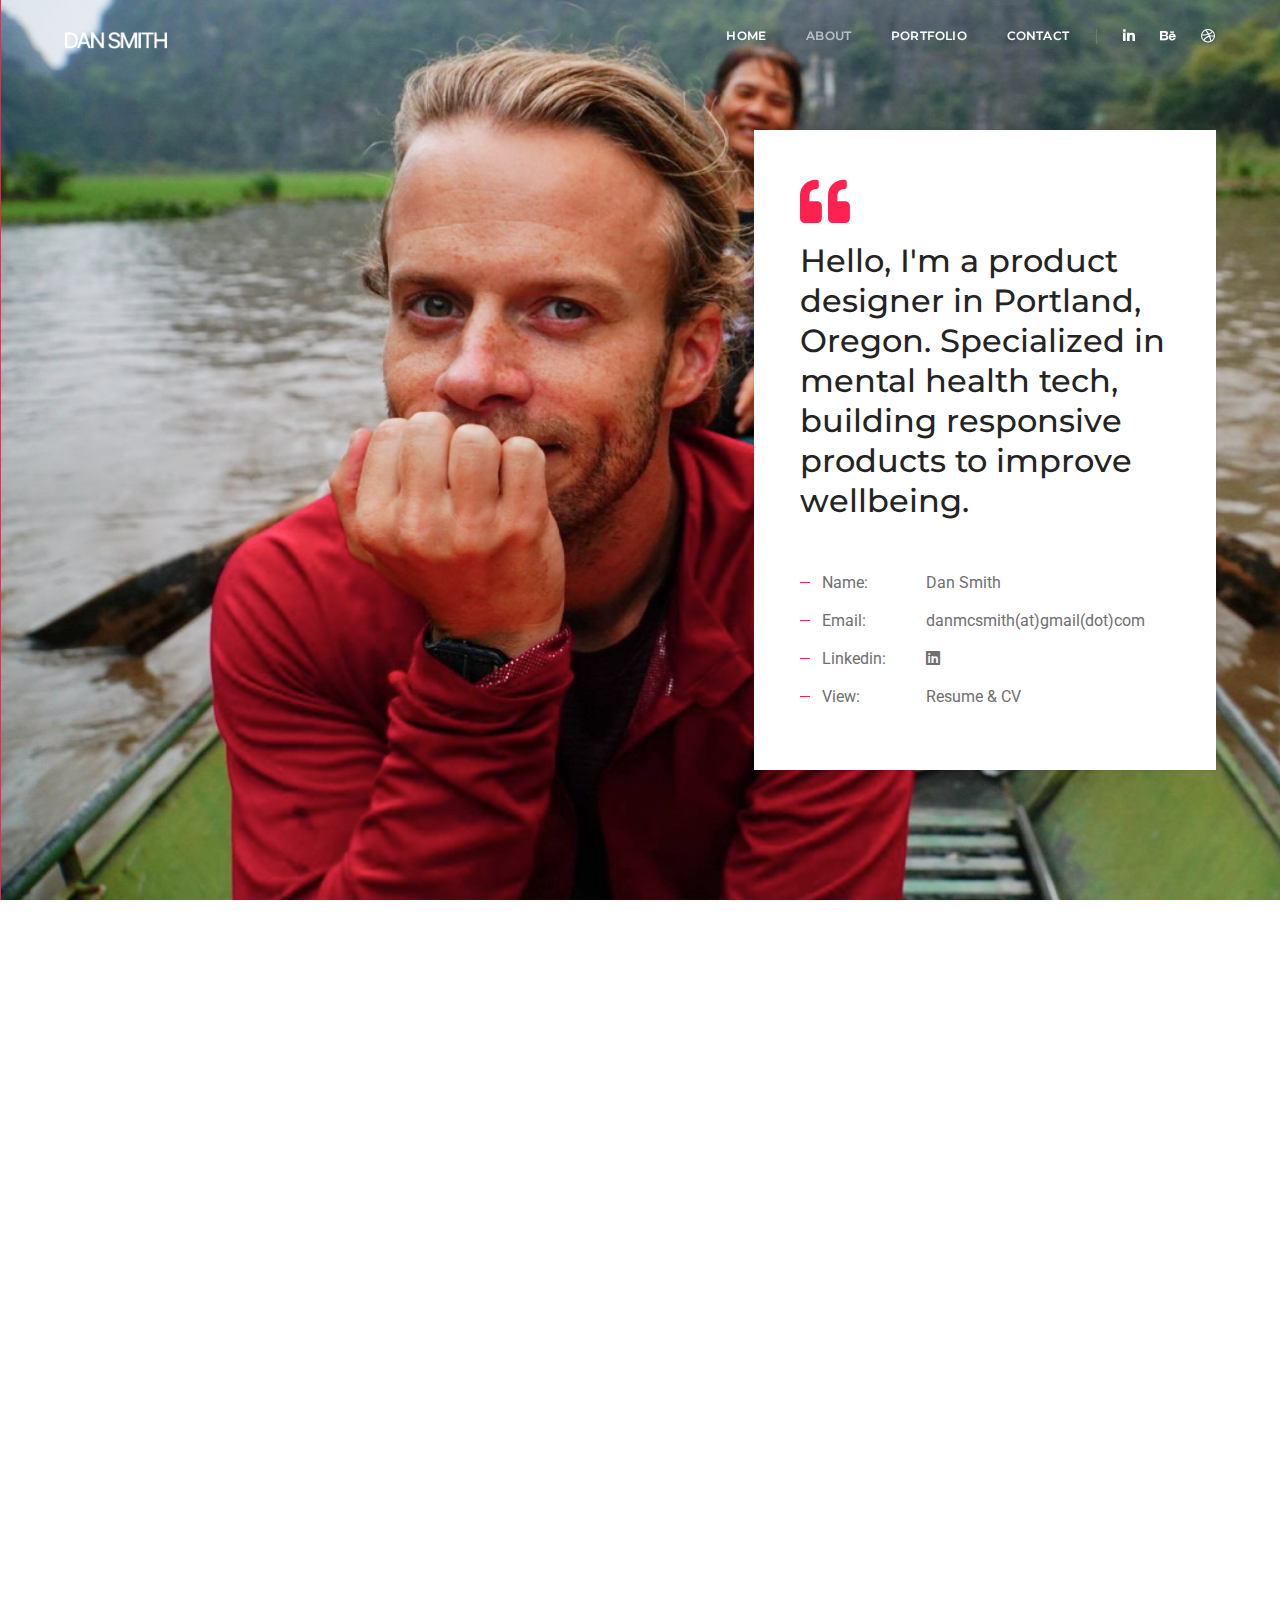
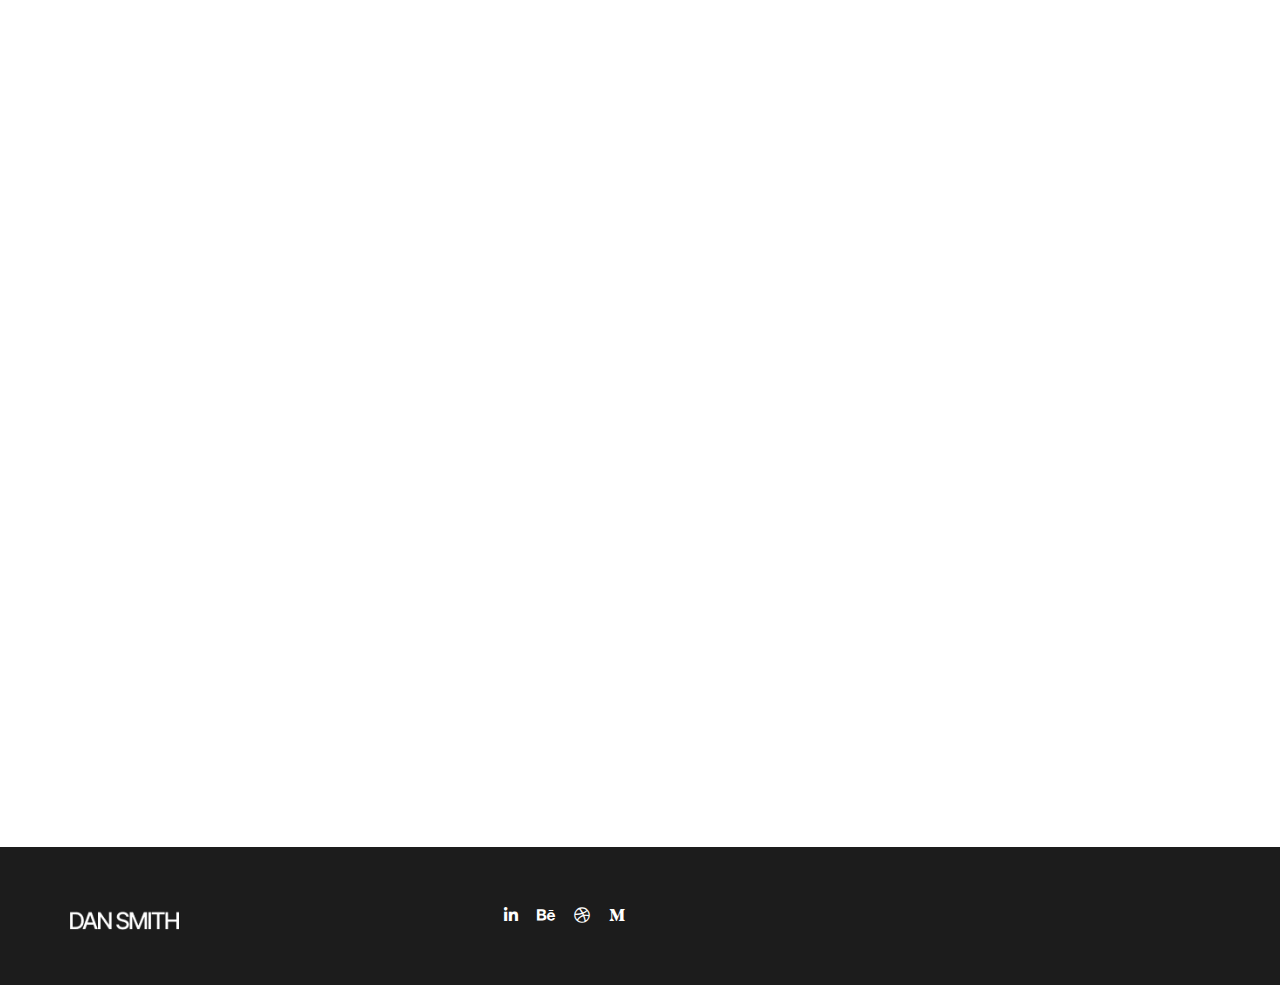
==== about.html @ 216837b4 "initial commit" ====
﻿<!doctype html>
<html class="no-js" lang="en">
    <head>
        <!-- title -->
        <title>Dan Smith - About Me</title>
        <meta charset="utf-8">
        <meta http-equiv="X-UA-Compatible" content="IE=edge" />
        <meta name="viewport" content="width=device-width,initial-scale=1.0,maximum-scale=1" />
        <meta name="author" content="Dan Smith">
        <!-- description -->
        <meta name="description" content="Dan Smith is a creative product designer and licensed therapist specializing in mental health tech.">
        <!-- keywords -->
        <meta name="keywords" content="product designer, mental health tech, mental health product design, licensed therapist, UX designer, UI designer, Web app designer, responsive designer">
        <!-- favicon -->
        <link rel="shortcut icon" href="images/favicon.png">
        <link rel="apple-touch-icon" href="images/apple-touch-icon-57x57.png">
        <link rel="apple-touch-icon" sizes="72x72" href="images/apple-touch-icon-72x72.png">
        <link rel="apple-touch-icon" sizes="114x114" href="images/apple-touch-icon-114x114.png">
        <!-- animation -->
        <link rel="stylesheet" href="css/animate.css" />
        <!-- bootstrap -->
        <link rel="stylesheet" href="css/bootstrap.min.css" />
        <!-- et line icon --> 
        <link rel="stylesheet" href="css/et-line-icons.css" />
        <!-- font-awesome icon -->
        <link rel="stylesheet" href="css/font-awesome.min.css" />
        <!-- themify icon -->
        <link rel="stylesheet" href="css/themify-icons.css">
        <!-- swiper carousel -->
        <link rel="stylesheet" href="css/swiper.min.css">
        <!-- justified gallery  -->
        <link rel="stylesheet" href="css/justified-gallery.min.css">
        <!-- magnific popup -->
        <link rel="stylesheet" href="css/magnific-popup.css" />
        <!-- revolution slider -->
        <link rel="stylesheet" type="text/css" href="revolution/css/settings.css" media="screen" />
        <link rel="stylesheet" type="text/css" href="revolution/css/layers.css">
        <link rel="stylesheet" type="text/css" href="revolution/css/navigation.css">
        <!-- bootsnav -->
        <link rel="stylesheet" href="css/bootsnav.css">
        <!-- style -->
        <link rel="stylesheet" href="css/style.css" />
        <!-- responsive css -->
        <link rel="stylesheet" href="css/responsive.css" />
        <!--[if IE]>
            <script src="js/html5shiv.js"></script>
        <![endif]-->
    </head>
    <body>   
        <!-- start header -->
        <header>
            <!-- start navigation -->
            <nav class="navbar navbar-default bootsnav navbar-top header-light background-transparent nav-box-width white-link navbar-expand-lg">
                <div class="container-fluid nav-header-container">
                    <!-- start logo -->
                    <div class="col-auto pl-0">
                        <a href="index.html" title="Pofo" class="logo"><img src="images/logo-white.png" data-rjs="images/logo-white@2x.png" class="logo-dark" alt="logo"><img src="images/logo-white.png" data-rjs="images/logo-white@2x.png" alt="logo" class="logo-light default"></a>
                    </div>
                    <!-- end logo -->
                    <div class="col accordion-menu pr-0 pr-md-3">
                        <button type="button" class="navbar-toggler collapsed" data-toggle="collapse" data-target="#navbar-collapse-toggle-1">
                            <span class="sr-only">toggle navigation</span>
                            <span class="icon-bar"></span>
                            <span class="icon-bar"></span>
                            <span class="icon-bar"></span>
                        </button>
                        <div class="navbar-collapse collapse justify-content-end" id="navbar-collapse-toggle-1">
                            <ul id="accordion" class="nav navbar-nav no-margin alt-font text-normal" data-in="fadeIn" data-out="fadeOut">
                                <!-- start menu item -->
                                <li class="dropdown megamenu-fw">
                                    <a href="index.html">Home</a><i class="fas fa-angle-down dropdown-toggle" data-toggle="dropdown" aria-hidden="true"></i>
                                </li>
                                <!-- end menu item -->
                                <li class="dropdown simple-dropdown"><a href="about.html">About</a><i class="fas fa-angle-down dropdown-toggle" data-toggle="dropdown" aria-hidden="true"></i>
                                </li>
                                <li class="dropdown megamenu-fw">
                                    <a href="portfolio.html">Portfolio</a><i class="fas fa-angle-down dropdown-toggle" data-toggle="dropdown" aria-hidden="true"></i>
                                </li>
                                <li class="dropdown simple-dropdown"><a href="contact.html" title="Blog">Contact</a><i class="fas fa-angle-down dropdown-toggle" data-toggle="dropdown" aria-hidden="true"></i>
                                </li>
                            </ul>
                        </div>
                    </div>
                        <div class="header-social-icon d-none d-md-inline-block">
                            <a href="https://www.linkedin.com/in/dansmithdesigns/" title="LinkedIn" target="_blank"><i class="fab fa-linkedin-in"></i></a>
                            <a href="https://www.behance.net/danmcsmith" title="Behance" target="_blank"><i class="fab fa-behance"></i></a>
                            <a href="https://dribbble.com/danmcsmith" title="Dribbble" target="_blank"><i class="fab fa-dribbble"></i></a>                          
                        </div>
                    </div>
                </div>
            </nav>
            <!-- end navigation --> 
        </header>
        <!-- end header -->
        <!-- start about section -->
        <section class="wow fadeIn parallax" data-stellar-background-ratio="0.5" style="background-image:url('images/profile.png');">
            <div class="container-fluid padding-five-lr">
                <div class="row justify-content-end">                  
                    <div class="col-12 col-lg-5">
                        <div class="padding-ten-all md-padding-70px-all sm-padding-25px-all bg-white box-shadow-light">
                            <i class="fas fa-quote-left text-deep-pink icon-large margin-15px-bottom"></i>
                            <h5 class="text-extra-dark-gray margin-50px-bottom md-margin-20px-bottom alt-font">Hello, I'm a product designer in Portland, Oregon. Specialized in mental health tech, building responsive products to improve wellbeing.</h5>
                            <ul class="text-medium list-style-3">
                                <li><span class="width-30 d-inline-block">Name:</span>Dan Smith</li>
                                <li><span class="width-30 d-inline-block">Email:</span><a href="mailto:danmcsmith@gmail.com">danmcsmith(at)gmail(dot)com</a></li>
                                <li><span class="width-30 d-inline-block">Linkedin:</span><a href="https://www.linkedin.com/in/dansmithdesigns/" title="Linkedin" target="_blank"><i class="fab fa-linkedin"></i></a></li>
                                <li><span class="width-30 d-inline-block">View:</span><a href="https://drive.google.com/file/d/1NFI7MlmldEBTRUoLb9FOwMV-rMU-1-UJ/view?usp=sharing" target="_blank">Resume</a> &amp; <a href="https://drive.google.com/file/d/1TjR60Gojg9sk5_q20xFO5N1yNVhpb09H/view?usp=sharing" target="_blank">CV</a></li>           
                            </ul>
                        </div>
                    </div>
                </div>
            </div>
        </section>
        <!-- end about section -->
        <!-- start information section -->
        <section class="wow fadeIn">
            <div class="container">
                <div class="row">
                    <div class="col-12 col-md-6 wow fadeIn">
                        <div class="position-relative icon-with-paragraph">
                            <span class="text-deep-pink position-absolute left-0 top-0 alt-font special-char-extra-large d-none d-lg-block">*</span> 
                            <h5 class="font-weight-300 text-extra-dark-gray width-90 padding-nineteen-left lg-padding-twenty-left lg-width-100 md-no-padding-left sm-margin-five-bottom">Human centered design for digital mental health.</h5>
                        </div>
                    </div>
                    <div class="col-12 col-xl-6 col-lg-5 offset-lg-1 offset-xl-0 col-md-6 wow fadeIn last-paragraph-no-margin" data-wow-delay="0.2s">
                        <p class="text-medium font-weight-300 width-70 line-height-26 lg-width-100">Idea driven, pixel perfect, team player. Looking to help build the next disruption in mental health tech.</p>
                        <a href="https://drive.google.com/file/d/17mQtF8cG5t_kGBDaXmaBccY6w6IzCsB2/view?usp=sharing" target="_blank" class="inner-link text-uppercase alt-font margin-15px-top d-inline-block font-weight-600 text-deep-pink text-extra-small">Check My Expertise <i class="fas fa-long-arrow-alt-right margin-5px-left text-medium position-relative top-2" aria-hidden="true"></i></a>
                    </div>
                </div>
            </div>
        </section>
        <!-- end information section -->
        <!-- start feature box section -->
        <section class="wow fadeIn p-0">
            <div class="container-fluid">
                <div class="row">
                    <!-- start feature box item -->
                    <div class="col-12 col-lg-4 banner-style2 md-margin-30px-bottom wow fadeInUp">
                        <figure> 
                            <div class="banner-image bg-black height-400px cover-background" style="background-image:url('images/exp1.png');"></div>
                            <figcaption class="padding-seven-all bg-white d-flex align-items-center last-paragraph-no-margin">
                                <div class="text-center text-md-left">
                                    <span class="text-medium-gray alt-font text-uppercase">2019-Present</span>
                                    <span class="text-large font-weight-600 text-extra-dark-gray alt-font text-uppercase padding-15px-bottom d-block">Product Design</span>
                                    <p>Freelancing, volunteering, mentoring in Product Design</p>
                                </div>
                            </figcaption>
                        </figure>
                    </div>  
                    <!-- end feature box -->
                    <!-- start feature box item -->
                    <div class="col-12 col-lg-4 banner-style2 md-margin-30px-bottom wow fadeInUp" data-wow-delay="0.2s">
                        <figure> 
                            <div class="banner-image bg-black height-400px cover-background" style="background-image:url('images/exp2.png');"></div>
                            <figcaption class="padding-seven-all bg-white d-flex align-items-center last-paragraph-no-margin">
                                <div class="text-center text-md-left">
                                    <span class="text-medium-gray alt-font text-uppercase">2019-Present</span>
                                    <span class="text-large font-weight-600 text-extra-dark-gray alt-font text-uppercase padding-15px-bottom d-block">Marketing and Web Management</span>
                                    <p>Managing local clinic's website and developing digital marketing campaigns.</p>
                                    <a href="www.progrehab.com" target="_blank" class="btn btn-dark-gray btn-small margin-30px-top sm-margin-15px-top">Visit Website</a>
                                </div>
                            </figcaption>
                        </figure>
                    </div>  
                    <!-- end feature box -->
                    <!-- start feature box item -->
                    <div class="col-12 col-lg-4 banner-style2 wow fadeInUp" data-wow-delay="0.4s">
                        <figure>
                            <div class="banner-image bg-black height-400px cover-background" style="background-image:url('images/exp3.png');"></div>
                            <figcaption class="padding-seven-all bg-white d-flex align-items-center last-paragraph-no-margin">
                                <div class="text-center text-md-left">
                                    <span class="text-medium-gray alt-font text-uppercase">2010-Present</span>
                                    <span class="text-large font-weight-600 text-extra-dark-gray alt-font text-uppercase padding-15px-bottom d-block">Clinical Therapist</span>
                                    <p>Over 10+ years experience as a mental health therapist. Currently providing therapy for Lyra Health part time</p>
                                    <a href="lyrahealth.com" target="_blank" class="btn btn-dark-gray btn-small margin-30px-top sm-margin-15px-top">Visit Website</a>
                                </div>
                            </figcaption>
                        </figure>
                    </div>  
                    <!-- end feature box -->
                </div>
            </div>
        </section>
        <!-- end feature box section -->
        <!-- start features box section -->
        <section class="wow fadeIn">
            <div class="container">
                <div class="row justify-content-center">
                    <div class="col-12 col-lg-8 col-md-10 text-center">
                        <i class="fas fa-quote-left icon-small text-deep-pink d-block margin-25px-bottom"></i>
                        <h5 class="alt-font text-extra-dark-gray font-weight-600 margin-5px-bottom">Dan is knowledgable and dedicated.</h5>
                        <h5 class="alt-font text-extra-dark-gray font-weight-300">He is always accessible and has answered my questions thoroughly and thoughtfully. With his help and expertise I have become more confident!</h5>
                        <span class="text-uppercase text-extra-small alt-font letter-spacing-3 text-medium-gray">Nevena, CareerFoundry Student</span>
                    </div>
                </div>
            </div>
        </section>
        <!-- end features box section -->
        <!-- start information section -->
        <section class="p-0 wow fadeIn bg-light-gray">
            <div class="container-fluid">
                <div class="row">
                    <div class="col-12 col-lg-6 cover-background md-height-450px wow fadeInLeft"  style="background-image:url('images/aboutpic.png');"></div>
                    <div class="col-12 col-lg-6 wow fadeInRight padding-five-tb padding-five-lr md-padding-nine-half-tb lg-no-padding-lr md-padding-15px-lr sm-padding-50px-tb">
                        <div class="row m-0">
                            <!-- start feature box item -->
                            <div class="col-12 col-md-6 margin-six-bottom sm-margin-30px-bottom sm-no-padding-lr last-paragraph-no-margin wow fadeIn">
                                <div class="row m-0">
                                    <div class="col-12 col-lg-3 text-center sm-no-padding-lr">
                                        <h3 class="text-light-gray font-weight-300 mb-0 letter-spacing-minus-2">01</h3>
                                    </div>
                                    <div class="col-12 col-lg-9 margin-5px-top text-center text-lg-left sm-no-padding-lr">
                                        <span class="alt-font text-extra-dark-gray font-weight-600 margin-one-bottom d-block">Product Design</span>
                                        <span class="alt-font text-extra-small text-uppercase margin-10px-bottom d-block">Cal Arts UX/UI Design Specialization 2020</span>
                                        <p class="width-90 lg-width-100">Completed CalArts UX/UI Design Specialization certificate course June 2020 </p>
                                    </div>
                                </div>
                            </div>
                            <!-- end feature box item -->
                            <!-- start feature box item -->
                            <div class="col-12 col-md-6 margin-six-bottom sm-margin-30px-bottom wow fadeIn last-paragraph-no-margin sm-no-padding-lr">
                                <div class="row m-0">
                                    <div class="col-12 col-lg-3 text-center sm-no-padding-lr">
                                        <h3 class="text-light-gray font-weight-300 mb-0 letter-spacing-minus-2">02</h3>
                                    </div>
                                    <div class="col-12 col-lg-9 margin-5px-top text-center text-lg-left sm-no-padding-lr">
                                        <span class="alt-font text-extra-dark-gray font-weight-600 margin-one-bottom d-block">Clinical Education</span>
                                        <span class="alt-font text-extra-small text-uppercase margin-10px-bottom d-block">Masters in Clinical Mental Health Counseling 2012</span>
                                        <p class="width-90 lg-width-100">M.S. from University of Wyoming 2012, B.S. in Psychology from Northern Arizona University 2009</p>
                                    </div>
                                </div>
                            </div>
                            <!-- end feature box item -->
                            <!-- start feature box item -->
                            <div class="col-12 col-md-6 sm-margin-30px-bottom wow fadeIn last-paragraph-no-margin sm-no-padding-lr">
                                <div class="row m-0">
                                    <div class="col-12 col-lg-3 text-center sm-no-padding-lr">
                                        <h3 class="text-light-gray font-weight-300 mb-0 letter-spacing-minus-2">03</h3>
                                    </div>
                                    <div class="col-12 col-lg-9 margin-5px-top text-center text-lg-left sm-no-padding-lr">
                                        <span class="alt-font text-extra-dark-gray font-weight-600 margin-one-bottom d-block">Business Education</span>
                                        <span class="alt-font text-extra-small text-uppercase margin-10px-bottom d-block">Bachelors in Business Management 2009</span>
                                        <p class="width-90 lg-width-100">B.S. in Business Administration Management from Northern Arizona University 2009</p>
                                    </div>
                                </div>
                            </div>
                            <!-- end feature box item -->
                            <!-- start feature box item -->
                            <div class="col-12 col-md-6 wow fadeIn last-paragraph-no-margin sm-no-padding-lr">
                                <div class="row m-0">
                                    <div class="col-12 col-lg-3 text-center sm-no-padding-lr">
                                        <h3 class="text-light-gray font-weight-300 mb-0 letter-spacing-minus-2">04</h3>
                                    </div>
                                    <div class="col-12 col-lg-9 margin-5px-top text-center text-lg-left sm-no-padding-lr">
                                        <span class="alt-font text-extra-dark-gray font-weight-600 margin-one-bottom d-block">Experience</span>
                                        <span class="alt-font text-extra-small text-uppercase margin-10px-bottom d-block">Internships, Careers, & Freelance</span>
                                        <p class="width-90 lg-width-100">Clinically diverse population, Evidence-Based Therapies, and Freelance Product Design and Web Management</p>
                                    </div>
                                </div>
                            </div>
                            <!-- end feature box item -->
                        </div>
                    </div> 
                </div>
            </div>
        </section>    
        <!-- end information section -->
        <!-- start feature box section -->
        <section class="wow fadeIn">
            <div class="container">                                
                <div class="row">
                    <!-- start service item -->
                    <div class="col-12 col-lg-4 col-md-6 text-center last-paragraph-no-margin margin-70px-bottom md-margin-40px-bottom sm-margin-30px-bottom wow fadeInUp" data-wow-delay="0.2s">                       
                        <i class="icon-phone icon-extra-medium text-deep-pink margin-20px-bottom"></i>
                        <div class="text-extra-dark-gray margin-10px-bottom md-margin-5px-bottom alt-font font-weight-600">Product Development</div>
                        <p class="width-80 sm-width-100 mx-auto">Responsive Design, Mobile-First Design, Human-Centered Design, Web App Design, Atomic Design</p>                      
                    </div>
                    <!-- end service item -->
                    <!-- start service item  -->
                    <div class="col-12 col-lg-4 col-md-6 text-center last-paragraph-no-margin margin-70px-bottom md-margin-40px-bottom sm-margin-30px-bottom wow fadeInUp">                       
                        <i class="icon-desktop icon-extra-medium text-deep-pink margin-20px-bottom"></i>
                        <div class="text-extra-dark-gray margin-10px-bottom md-margin-5px-bottom alt-font font-weight-600">Web Development</div>
                        <p class="width-80 sm-width-100 mx-auto">Web design, CSS/HTML, Bootstrap, WordPress, Wix/Squarespace, Weebly</p>                      
                    </div>
                    <!-- end service item -->
                    <!-- start service item -->
                    <div class="col-12 col-lg-4 col-md-6 text-center last-paragraph-no-margin md-margin-40px-bottom sm-margin-30px-bottom wow fadeInUp">                       
                            <i class="icon-target icon-extra-medium text-deep-pink margin-20px-bottom"></i>
                            <div class="text-extra-dark-gray margin-10px-bottom md-margin-5px-bottom alt-font font-weight-600">Marketing</div>
                        <p class="width-80 sm-width-100 mx-auto">Marketing campaigns, print design, digital design, SEO & analytics</p>                      
                    </div>
                    <!-- end service item -->
                    <!-- start service item -->
                    <div class="col-12 col-lg-4 col-md-6 text-center last-paragraph-no-margin margin-70px-bottom md-margin-40px-bottom sm-margin-30px-bottom wow fadeInUp" data-wow-delay="0.4s">                       
                        <i class="icon-pencil icon-extra-medium text-deep-pink margin-20px-bottom"></i>
                        <div class="text-extra-dark-gray margin-10px-bottom md-margin-5px-bottom alt-font font-weight-600">Content Development</div>
                        <p class="width-80 sm-width-100 mx-auto">Multi-platform social media marketing campaigns, writing, video, photo, strategy and execution</p>                      
                    </div>                                        
                    <!-- end service item -->
                    <!-- start service item -->
                    <div class="col-12 col-lg-4 col-md-6 text-center last-paragraph-no-margin sm-margin-30px-bottom wow fadeInUp" data-wow-delay="0.2s">                       
                        <i class="icon-happy icon-extra-medium text-deep-pink margin-20px-bottom"></i>
                        <div class="text-extra-dark-gray margin-10px-bottom md-margin-5px-bottom alt-font font-weight-600">Clinical Expertise</div>
                        <p class="width-80 sm-width-100 mx-auto">Evidence-Based Therapies (CBT, DBT, ACT, MBCTs), diverse populations, diverse clinical concerns, health psychology experience</p>                      
                    </div> 
                    <!-- end service item -->
                    <!-- start service item -->
                    <div class="col-12 col-lg-4 col-md-6 text-center last-paragraph-no-margin wow fadeInUp" data-wow-delay="0.6s">                       
                        <i class="icon-strategy icon-extra-medium text-deep-pink margin-20px-bottom"></i>
                        <div class="text-extra-dark-gray margin-10px-bottom md-margin-5px-bottom alt-font font-weight-600">Team Leadership</div>
                        <p class="width-85 sm-width-100 mx-auto">Development and iteration of clinical programs, running multi-disciplinary teams, lead therapist</p>                      
                    </div> 
                    <!-- end service item -->
                </div>
            </div>
        </section>
        <!-- end feature box section -->
        <!-- start social section -->
        <section class="big-section wow fadeIn parallax" data-stellar-background-ratio="0.4" style="background-image:url('images/socialbkg.png');">
            <div class="opacity-full bg-medium-gray"></div>
            <div class="container">
                <div class="row">
                    <div class="col-12 text-center">
                        <span class="text-medium font-weight-600 text-uppercase d-block alt-font text-extra-dark-gray margin-30px-bottom">On social networks</span>
                        <div class="social-icon-style-7">
                            <ul class="margin-30px-top large-icon">
                                <li><a class="behance" href="http://behance.net/danmcsmith" target="_blank"><i class="fab fa-behance"></i><span></span></a></li>
                                <li><a class="dribbble" href="http://dribbble.com/danmcsmith" target="_blank"><i class="fab fa-dribbble"></i><span></span></a></li>
                                <li><a class="linkedin" href="https://www.linkedin.com/in/dansmithdesigns/" target="_blank"><i class="fab fa-linkedin-in"></i><span></span></a></li>
                                <li><a class="linkedin" href="https://nomadicmethods.medium.com/" target="_blank"><i class="fab fa-medium-m"></i><span></span></a></li>

                            </ul>
                        </div>
                    </div>
                </div>
            </div>
        </section>         
        <!-- start social section -->
        <!-- start footer --> 
        <footer class="footer-strip-dark bg-extra-dark-gray padding-50px-tb sm-padding-30px-tb">
            <div class="container">
                <div class="row align-items-center">
                    <!-- start logo -->
                    <div class="col-md-3 text-center text-md-left sm-margin-20px-bottom">
                        <a href="index.html"><img class="footer-logo" src="images/logo-white.png" data-rjs="images/logo-white@2x.png" alt="Pofo"></a>
                    </div> 
                    <!-- end logo -->
                    <!-- start copyright 
                    <div class="col-md-6 text-center text-small alt-font sm-margin-10px-bottom">
                        &copy; 2019 POFO is Proudly Powered by <a href="http://www.themezaa.com" target="_blank" title="ThemeZaa">ThemeZaa</a>.
                    </div>
                    end copyright -->
                    <!-- start social media -->
                    <div class="col-md-3 text-center text-md-right">
                        <div class="social-icon-style-8 d-inline-block vertical-align-middle">
                            <ul class="small-icon mb-0">
                                <li><a class="linkedin text-white" href="https://www.linkedin.com/in/dansmithdesigns/" target="_blank"><i class="fab fa-linkedin-in"></i></a></li>
                                <li><a class="behance text-white" href="https://www.behance.net/danmcsmith" target="_blank"><i class="fab fa-behance"></i></a></li>
                                <li><a class="dribbble text-white" href="https://dribbble.com/danmcsmith" target="_blank"><i class="fab fa-dribbble" aria-hidden="true"></i></a></li>
                                <li><a class="linkedin text-white" href="https://nomadicmethods.medium.com/" target="_blank"><i class="fab fa-medium-m"></i><span></span></a></li>
                            </ul>
                        </div>
                    </div>
                    <!-- end social media -->
                </div>
            </div>
        </footer>
        <!-- end footer -->
        <!-- javascript libraries -->
        <script type="text/javascript" src="js/jquery.js"></script>
        <script type="text/javascript" src="js/modernizr.js"></script>
        <script type="text/javascript" src="js/bootstrap.bundle.js"></script>
        <script type="text/javascript" src="js/jquery.easing.1.3.js"></script>
        <script type="text/javascript" src="js/skrollr.min.js"></script>
        <script type="text/javascript" src="js/smooth-scroll.js"></script>
        <script type="text/javascript" src="js/jquery.appear.js"></script>
        <!-- menu navigation -->
        <script type="text/javascript" src="js/bootsnav.js"></script>
        <script type="text/javascript" src="js/jquery.nav.js"></script>
        <!-- animation -->
        <script type="text/javascript" src="js/wow.min.js"></script>
        <!-- page scroll -->
        <script type="text/javascript" src="js/page-scroll.js"></script>
        <!-- swiper carousel -->
        <script type="text/javascript" src="js/swiper.min.js"></script>
        <!-- counter -->
        <script type="text/javascript" src="js/jquery.count-to.js"></script>
        <!-- parallax -->
        <script type="text/javascript" src="js/jquery.stellar.js"></script>
        <!-- magnific popup -->
        <script type="text/javascript" src="js/jquery.magnific-popup.min.js"></script>
        <!-- portfolio with shorting tab -->
        <script type="text/javascript" src="js/isotope.pkgd.min.js"></script>
        <!-- images loaded -->
        <script type="text/javascript" src="js/imagesloaded.pkgd.min.js"></script>
        <!-- pull menu -->
        <script type="text/javascript" src="js/classie.js"></script>
        <script type="text/javascript" src="js/hamburger-menu.js"></script>
        <!-- counter  -->
        <script type="text/javascript" src="js/counter.js"></script>
        <!-- fit video  -->
        <script type="text/javascript" src="js/jquery.fitvids.js"></script>
        <!-- skill bars  -->
        <script type="text/javascript" src="js/skill.bars.jquery.js"></script> 
        <!-- justified gallery  -->
        <script type="text/javascript" src="js/justified-gallery.min.js"></script>
        <!--pie chart-->
        <script type="text/javascript" src="js/jquery.easypiechart.min.js"></script>
        <!-- retina -->
        <script type="text/javascript" src="js/retina.min.js"></script>
        <!-- revolution -->
        <script type="text/javascript" src="revolution/js/jquery.themepunch.tools.min.js"></script>
        <script type="text/javascript" src="revolution/js/jquery.themepunch.revolution.min.js"></script>
        <!-- revolution slider extensions (load below extensions JS files only on local file systems to make the slider work! The following part can be removed on server for on demand loading) -->
        <!--<script type="text/javascript" src="revolution/js/extensions/revolution.extension.actions.min.js"></script>
        <script type="text/javascript" src="revolution/js/extensions/revolution.extension.carousel.min.js"></script>
        <script type="text/javascript" src="revolution/js/extensions/revolution.extension.kenburn.min.js"></script>
        <script type="text/javascript" src="revolution/js/extensions/revolution.extension.layeranimation.min.js"></script>
        <script type="text/javascript" src="revolution/js/extensions/revolution.extension.migration.min.js"></script>
        <script type="text/javascript" src="revolution/js/extensions/revolution.extension.navigation.min.js"></script>
        <script type="text/javascript" src="revolution/js/extensions/revolution.extension.parallax.min.js"></script>
        <script type="text/javascript" src="revolution/js/extensions/revolution.extension.slideanims.min.js"></script>
        <script type="text/javascript" src="revolution/js/extensions/revolution.extension.video.min.js"></script>-->
        <!-- setting -->
        <script type="text/javascript" src="js/main.js"></script>
    </body>
</html>
---- css/et-line-icons.css ----
@font-face {
	font-family: 'et-line';
	src:url('../fonts/et-line.eot');
	src:url('../fonts/et-line.eot?#iefix') format('embedded-opentype'),
		url('../fonts/et-line.woff') format('woff'),
		url('../fonts/et-line.ttf') format('truetype'),
		url('../fonts/et-line.svg#et-line') format('svg');
	font-weight: normal;
	font-style: normal;
}

/* Use the following CSS code if you want to use data attributes for inserting your icons */
[data-icon]:before {
	font-family: 'et-line';
	content: attr(data-icon);
	speak: none;
	font-weight: normal;
	font-variant: normal;
	text-transform: none;
	line-height: 1;
	-webkit-font-smoothing: antialiased;
	-moz-osx-font-smoothing: grayscale;
	display:inline-block;
}

/* Use the following CSS code if you want to have a class per icon */
/*
Instead of a list of all class selectors,
you can use the generic selector below, but it's slower:
[class*="icon-"] {
*/
.icon-mobile, .icon-laptop, .icon-desktop, .icon-tablet, .icon-phone, .icon-document, .icon-documents, .icon-search, .icon-clipboard, .icon-newspaper, .icon-notebook, .icon-book-open, .icon-browser, .icon-calendar, .icon-presentation, .icon-picture, .icon-pictures, .icon-video, .icon-camera, .icon-printer, .icon-toolbox, .icon-briefcase, .icon-wallet, .icon-gift, .icon-bargraph, .icon-grid, .icon-expand, .icon-focus, .icon-edit, .icon-adjustments, .icon-ribbon, .icon-hourglass, .icon-lock, .icon-megaphone, .icon-shield, .icon-trophy, .icon-flag, .icon-map, .icon-puzzle, .icon-basket, .icon-envelope, .icon-streetsign, .icon-telescope, .icon-gears, .icon-key, .icon-paperclip, .icon-attachment, .icon-pricetags, .icon-lightbulb, .icon-layers, .icon-pencil, .icon-tools, .icon-tools-2, .icon-scissors, .icon-paintbrush, .icon-magnifying-glass, .icon-circle-compass, .icon-linegraph, .icon-mic, .icon-strategy, .icon-beaker, .icon-caution, .icon-recycle, .icon-anchor, .icon-profile-male, .icon-profile-female, .icon-bike, .icon-wine, .icon-hotairballoon, .icon-globe, .icon-genius, .icon-map-pin, .icon-dial, .icon-chat, .icon-heart, .icon-cloud, .icon-upload, .icon-download, .icon-target, .icon-hazardous, .icon-piechart, .icon-speedometer, .icon-global, .icon-compass, .icon-lifesaver, .icon-clock, .icon-aperture, .icon-quote, .icon-scope, .icon-alarmclock, .icon-refresh, .icon-happy, .icon-sad, .icon-facebook, .icon-twitter, .icon-googleplus, .icon-rss, .icon-tumblr, .icon-linkedin, .icon-dribbble {
	font-family: 'et-line';
	speak: none;
	font-style: normal;
	font-weight: normal;
	font-variant: normal;
	text-transform: none;
	line-height: 1.1;
	-webkit-font-smoothing: antialiased;
	-moz-osx-font-smoothing: grayscale;
	display:inline-block;
}
.icon-mobile:before {
	content: "\e000";
}
.icon-laptop:before {
	content: "\e001";
}
.icon-desktop:before {
	content: "\e002";
}
.icon-tablet:before {
	content: "\e003";
}
.icon-phone:before {
	content: "\e004";
}
.icon-document:before {
	content: "\e005";
}
.icon-documents:before {
	content: "\e006";
}
.icon-search:before {
	content: "\e007";
}
.icon-clipboard:before {
	content: "\e008";
}
.icon-newspaper:before {
	content: "\e009";
}
.icon-notebook:before {
	content: "\e00a";
}
.icon-book-open:before {
	content: "\e00b";
}
.icon-browser:before {
	content: "\e00c";
}
.icon-calendar:before {
	content: "\e00d";
}
.icon-presentation:before {
	content: "\e00e";
}
.icon-picture:before {
	content: "\e00f";
}
.icon-pictures:before {
	content: "\e010";
}
.icon-video:before {
	content: "\e011";
}
.icon-camera:before {
	content: "\e012";
}
.icon-printer:before {
	content: "\e013";
}
.icon-toolbox:before {
	content: "\e014";
}
.icon-briefcase:before {
	content: "\e015";
}
.icon-wallet:before {
	content: "\e016";
}
.icon-gift:before {
	content: "\e017";
}
.icon-bargraph:before {
	content: "\e018";
}
.icon-grid:before {
	content: "\e019";
}
.icon-expand:before {
	content: "\e01a";
}
.icon-focus:before {
	content: "\e01b";
}
.icon-edit:before {
	content: "\e01c";
}
.icon-adjustments:before {
	content: "\e01d";
}
.icon-ribbon:before {
	content: "\e01e";
}
.icon-hourglass:before {
	content: "\e01f";
}
.icon-lock:before {
	content: "\e020";
}
.icon-megaphone:before {
	content: "\e021";
}
.icon-shield:before {
	content: "\e022";
}
.icon-trophy:before {
	content: "\e023";
}
.icon-flag:before {
	content: "\e024";
}
.icon-map:before {
	content: "\e025";
}
.icon-puzzle:before {
	content: "\e026";
}
.icon-basket:before {
	content: "\e027";
}
.icon-envelope:before {
	content: "\e028";
}
.icon-streetsign:before {
	content: "\e029";
}
.icon-telescope:before {
	content: "\e02a";
}
.icon-gears:before {
	content: "\e02b";
}
.icon-key:before {
	content: "\e02c";
}
.icon-paperclip:before {
	content: "\e02d";
}
.icon-attachment:before {
	content: "\e02e";
}
.icon-pricetags:before {
	content: "\e02f";
}
.icon-lightbulb:before {
	content: "\e030";
}
.icon-layers:before {
	content: "\e031";
}
.icon-pencil:before {
	content: "\e032";
}
.icon-tools:before {
	content: "\e033";
}
.icon-tools-2:before {
	content: "\e034";
}
.icon-scissors:before {
	content: "\e035";
}
.icon-paintbrush:before {
	content: "\e036";
}
.icon-magnifying-glass:before {
	content: "\e037";
}
.icon-circle-compass:before {
	content: "\e038";
}
.icon-linegraph:before {
	content: "\e039";
}
.icon-mic:before {
	content: "\e03a";
}
.icon-strategy:before {
	content: "\e03b";
}
.icon-beaker:before {
	content: "\e03c";
}
.icon-caution:before {
	content: "\e03d";
}
.icon-recycle:before {
	content: "\e03e";
}
.icon-anchor:before {
	content: "\e03f";
}
.icon-profile-male:before {
	content: "\e040";
}
.icon-profile-female:before {
	content: "\e041";
}
.icon-bike:before {
	content: "\e042";
}
.icon-wine:before {
	content: "\e043";
}
.icon-hotairballoon:before {
	content: "\e044";
}
.icon-globe:before {
	content: "\e045";
}
.icon-genius:before {
	content: "\e046";
}
.icon-map-pin:before {
	content: "\e047";
}
.icon-dial:before {
	content: "\e048";
}
.icon-chat:before {
	content: "\e049";
}
.icon-heart:before {
	content: "\e04a";
}
.icon-cloud:before {
	content: "\e04b";
}
.icon-upload:before {
	content: "\e04c";
}
.icon-download:before {
	content: "\e04d";
}
.icon-target:before {
	content: "\e04e";
}
.icon-hazardous:before {
	content: "\e04f";
}
.icon-piechart:before {
	content: "\e050";
}
.icon-speedometer:before {
	content: "\e051";
}
.icon-global:before {
	content: "\e052";
}
.icon-compass:before {
	content: "\e053";
}
.icon-lifesaver:before {
	content: "\e054";
}
.icon-clock:before {
	content: "\e055";
}
.icon-aperture:before {
	content: "\e056";
}
.icon-quote:before {
	content: "\e057";
}
.icon-scope:before {
	content: "\e058";
}
.icon-alarmclock:before {
	content: "\e059";
}
.icon-refresh:before {
	content: "\e05a";
}
.icon-happy:before {
	content: "\e05b";
}
.icon-sad:before {
	content: "\e05c";
}
.icon-facebook:before {
	content: "\e05d";
}
.icon-twitter:before {
	content: "\e05e";
}
.icon-googleplus:before {
	content: "\e05f";
}
.icon-rss:before {
	content: "\e060";
}
.icon-tumblr:before {
	content: "\e061";
}
.icon-linkedin:before {
	content: "\e062";
}
.icon-dribbble:before {
	content: "\e063";
}
---- css/themify-icons.css ----
@font-face {
	font-family: 'themify';
	src:url('../fonts/themify.eot?-fvbane');
	src:url('../fonts/themify.eot?#iefix-fvbane') format('embedded-opentype'),
		url('../fonts/themify.woff?-fvbane') format('woff'),
		url('../fonts/themify.ttf?-fvbane') format('truetype'),
		url('../fonts/themify.svg?-fvbane#themify') format('svg');
	font-weight: normal;
	font-style: normal;
}

[class^="ti-"], [class*=" ti-"] {
	font-family: 'themify';
	speak: none;
	font-style: normal;
	font-weight: normal;
	font-variant: normal;
	text-transform: none;
	line-height: 1;

	/* Better Font Rendering =========== */
	-webkit-font-smoothing: antialiased;
	-moz-osx-font-smoothing: grayscale;
}

.ti-wand:before {
	content: "\e600";
}
.ti-volume:before {
	content: "\e601";
}
.ti-user:before {
	content: "\e602";
}
.ti-unlock:before {
	content: "\e603";
}
.ti-unlink:before {
	content: "\e604";
}
.ti-trash:before {
	content: "\e605";
}
.ti-thought:before {
	content: "\e606";
}
.ti-target:before {
	content: "\e607";
}
.ti-tag:before {
	content: "\e608";
}
.ti-tablet:before {
	content: "\e609";
}
.ti-star:before {
	content: "\e60a";
}
.ti-spray:before {
	content: "\e60b";
}
.ti-signal:before {
	content: "\e60c";
}
.ti-shopping-cart:before {
	content: "\e60d";
}
.ti-shopping-cart-full:before {
	content: "\e60e";
}
.ti-settings:before {
	content: "\e60f";
}
.ti-search:before {
	content: "\e610";
}
.ti-zoom-in:before {
	content: "\e611";
}
.ti-zoom-out:before {
	content: "\e612";
}
.ti-cut:before {
	content: "\e613";
}
.ti-ruler:before {
	content: "\e614";
}
.ti-ruler-pencil:before {
	content: "\e615";
}
.ti-ruler-alt:before {
	content: "\e616";
}
.ti-bookmark:before {
	content: "\e617";
}
.ti-bookmark-alt:before {
	content: "\e618";
}
.ti-reload:before {
	content: "\e619";
}
.ti-plus:before {
	content: "\e61a";
}
.ti-pin:before {
	content: "\e61b";
}
.ti-pencil:before {
	content: "\e61c";
}
.ti-pencil-alt:before {
	content: "\e61d";
}
.ti-paint-roller:before {
	content: "\e61e";
}
.ti-paint-bucket:before {
	content: "\e61f";
}
.ti-na:before {
	content: "\e620";
}
.ti-mobile:before {
	content: "\e621";
}
.ti-minus:before {
	content: "\e622";
}
.ti-medall:before {
	content: "\e623";
}
.ti-medall-alt:before {
	content: "\e624";
}
.ti-marker:before {
	content: "\e625";
}
.ti-marker-alt:before {
	content: "\e626";
}
.ti-arrow-up:before {
	content: "\e627";
}
.ti-arrow-right:before {
	content: "\e628";
}
.ti-arrow-left:before {
	content: "\e629";
}
.ti-arrow-down:before {
	content: "\e62a";
}
.ti-lock:before {
	content: "\e62b";
}
.ti-location-arrow:before {
	content: "\e62c";
}
.ti-link:before {
	content: "\e62d";
}
.ti-layout:before {
	content: "\e62e";
}
.ti-layers:before {
	content: "\e62f";
}
.ti-layers-alt:before {
	content: "\e630";
}
.ti-key:before {
	content: "\e631";
}
.ti-import:before {
	content: "\e632";
}
.ti-image:before {
	content: "\e633";
}
.ti-heart:before {
	content: "\e634";
}
.ti-heart-broken:before {
	content: "\e635";
}
.ti-hand-stop:before {
	content: "\e636";
}
.ti-hand-open:before {
	content: "\e637";
}
.ti-hand-drag:before {
	content: "\e638";
}
.ti-folder:before {
	content: "\e639";
}
.ti-flag:before {
	content: "\e63a";
}
.ti-flag-alt:before {
	content: "\e63b";
}
.ti-flag-alt-2:before {
	content: "\e63c";
}
.ti-eye:before {
	content: "\e63d";
}
.ti-export:before {
	content: "\e63e";
}
.ti-exchange-vertical:before {
	content: "\e63f";
}
.ti-desktop:before {
	content: "\e640";
}
.ti-cup:before {
	content: "\e641";
}
.ti-crown:before {
	content: "\e642";
}
.ti-comments:before {
	content: "\e643";
}
.ti-comment:before {
	content: "\e644";
}
.ti-comment-alt:before {
	content: "\e645";
}
.ti-close:before {
	content: "\e646";
}
.ti-clip:before {
	content: "\e647";
}
.ti-angle-up:before {
	content: "\e648";
}
.ti-angle-right:before {
	content: "\e649";
}
.ti-angle-left:before {
	content: "\e64a";
}
.ti-angle-down:before {
	content: "\e64b";
}
.ti-check:before {
	content: "\e64c";
}
.ti-check-box:before {
	content: "\e64d";
}
.ti-camera:before {
	content: "\e64e";
}
.ti-announcement:before {
	content: "\e64f";
}
.ti-brush:before {
	content: "\e650";
}
.ti-briefcase:before {
	content: "\e651";
}
.ti-bolt:before {
	content: "\e652";
}
.ti-bolt-alt:before {
	content: "\e653";
}
.ti-blackboard:before {
	content: "\e654";
}
.ti-bag:before {
	content: "\e655";
}
.ti-move:before {
	content: "\e656";
}
.ti-arrows-vertical:before {
	content: "\e657";
}
.ti-arrows-horizontal:before {
	content: "\e658";
}
.ti-fullscreen:before {
	content: "\e659";
}
.ti-arrow-top-right:before {
	content: "\e65a";
}
.ti-arrow-top-left:before {
	content: "\e65b";
}
.ti-arrow-circle-up:before {
	content: "\e65c";
}
.ti-arrow-circle-right:before {
	content: "\e65d";
}
.ti-arrow-circle-left:before {
	content: "\e65e";
}
.ti-arrow-circle-down:before {
	content: "\e65f";
}
.ti-angle-double-up:before {
	content: "\e660";
}
.ti-angle-double-right:before {
	content: "\e661";
}
.ti-angle-double-left:before {
	content: "\e662";
}
.ti-angle-double-down:before {
	content: "\e663";
}
.ti-zip:before {
	content: "\e664";
}
.ti-world:before {
	content: "\e665";
}
.ti-wheelchair:before {
	content: "\e666";
}
.ti-view-list:before {
	content: "\e667";
}
.ti-view-list-alt:before {
	content: "\e668";
}
.ti-view-grid:before {
	content: "\e669";
}
.ti-uppercase:before {
	content: "\e66a";
}
.ti-upload:before {
	content: "\e66b";
}
.ti-underline:before {
	content: "\e66c";
}
.ti-truck:before {
	content: "\e66d";
}
.ti-timer:before {
	content: "\e66e";
}
.ti-ticket:before {
	content: "\e66f";
}
.ti-thumb-up:before {
	content: "\e670";
}
.ti-thumb-down:before {
	content: "\e671";
}
.ti-text:before {
	content: "\e672";
}
.ti-stats-up:before {
	content: "\e673";
}
.ti-stats-down:before {
	content: "\e674";
}
.ti-split-v:before {
	content: "\e675";
}
.ti-split-h:before {
	content: "\e676";
}
.ti-smallcap:before {
	content: "\e677";
}
.ti-shine:before {
	content: "\e678";
}
.ti-shift-right:before {
	content: "\e679";
}
.ti-shift-left:before {
	content: "\e67a";
}
.ti-shield:before {
	content: "\e67b";
}
.ti-notepad:before {
	content: "\e67c";
}
.ti-server:before {
	content: "\e67d";
}
.ti-quote-right:before {
	content: "\e67e";
}
.ti-quote-left:before {
	content: "\e67f";
}
.ti-pulse:before {
	content: "\e680";
}
.ti-printer:before {
	content: "\e681";
}
.ti-power-off:before {
	content: "\e682";
}
.ti-plug:before {
	content: "\e683";
}
.ti-pie-chart:before {
	content: "\e684";
}
.ti-paragraph:before {
	content: "\e685";
}
.ti-panel:before {
	content: "\e686";
}
.ti-package:before {
	content: "\e687";
}
.ti-music:before {
	content: "\e688";
}
.ti-music-alt:before {
	content: "\e689";
}
.ti-mouse:before {
	content: "\e68a";
}
.ti-mouse-alt:before {
	content: "\e68b";
}
.ti-money:before {
	content: "\e68c";
}
.ti-microphone:before {
	content: "\e68d";
}
.ti-menu:before {
	content: "\e68e";
}
.ti-menu-alt:before {
	content: "\e68f";
}
.ti-map:before {
	content: "\e690";
}
.ti-map-alt:before {
	content: "\e691";
}
.ti-loop:before {
	content: "\e692";
}
.ti-location-pin:before {
	content: "\e693";
}
.ti-list:before {
	content: "\e694";
}
.ti-light-bulb:before {
	content: "\e695";
}
.ti-Italic:before {
	content: "\e696";
}
.ti-info:before {
	content: "\e697";
}
.ti-infinite:before {
	content: "\e698";
}
.ti-id-badge:before {
	content: "\e699";
}
.ti-hummer:before {
	content: "\e69a";
}
.ti-home:before {
	content: "\e69b";
}
.ti-help:before {
	content: "\e69c";
}
.ti-headphone:before {
	content: "\e69d";
}
.ti-harddrives:before {
	content: "\e69e";
}
.ti-harddrive:before {
	content: "\e69f";
}
.ti-gift:before {
	content: "\e6a0";
}
.ti-game:before {
	content: "\e6a1";
}
.ti-filter:before {
	content: "\e6a2";
}
.ti-files:before {
	content: "\e6a3";
}
.ti-file:before {
	content: "\e6a4";
}
.ti-eraser:before {
	content: "\e6a5";
}
.ti-envelope:before {
	content: "\e6a6";
}
.ti-download:before {
	content: "\e6a7";
}
.ti-direction:before {
	content: "\e6a8";
}
.ti-direction-alt:before {
	content: "\e6a9";
}
.ti-dashboard:before {
	content: "\e6aa";
}
.ti-control-stop:before {
	content: "\e6ab";
}
.ti-control-shuffle:before {
	content: "\e6ac";
}
.ti-control-play:before {
	content: "\e6ad";
}
.ti-control-pause:before {
	content: "\e6ae";
}
.ti-control-forward:before {
	content: "\e6af";
}
.ti-control-backward:before {
	content: "\e6b0";
}
.ti-cloud:before {
	content: "\e6b1";
}
.ti-cloud-up:before {
	content: "\e6b2";
}
.ti-cloud-down:before {
	content: "\e6b3";
}
.ti-clipboard:before {
	content: "\e6b4";
}
.ti-car:before {
	content: "\e6b5";
}
.ti-calendar:before {
	content: "\e6b6";
}
.ti-book:before {
	content: "\e6b7";
}
.ti-bell:before {
	content: "\e6b8";
}
.ti-basketball:before {
	content: "\e6b9";
}
.ti-bar-chart:before {
	content: "\e6ba";
}
.ti-bar-chart-alt:before {
	content: "\e6bb";
}
.ti-back-right:before {
	content: "\e6bc";
}
.ti-back-left:before {
	content: "\e6bd";
}
.ti-arrows-corner:before {
	content: "\e6be";
}
.ti-archive:before {
	content: "\e6bf";
}
.ti-anchor:before {
	content: "\e6c0";
}
.ti-align-right:before {
	content: "\e6c1";
}
.ti-align-left:before {
	content: "\e6c2";
}
.ti-align-justify:before {
	content: "\e6c3";
}
.ti-align-center:before {
	content: "\e6c4";
}
.ti-alert:before {
	content: "\e6c5";
}
.ti-alarm-clock:before {
	content: "\e6c6";
}
.ti-agenda:before {
	content: "\e6c7";
}
.ti-write:before {
	content: "\e6c8";
}
.ti-window:before {
	content: "\e6c9";
}
.ti-widgetized:before {
	content: "\e6ca";
}
.ti-widget:before {
	content: "\e6cb";
}
.ti-widget-alt:before {
	content: "\e6cc";
}
.ti-wallet:before {
	content: "\e6cd";
}
.ti-video-clapper:before {
	content: "\e6ce";
}
.ti-video-camera:before {
	content: "\e6cf";
}
.ti-vector:before {
	content: "\e6d0";
}
.ti-themify-logo:before {
	content: "\e6d1";
}
.ti-themify-favicon:before {
	content: "\e6d2";
}
.ti-themify-favicon-alt:before {
	content: "\e6d3";
}
.ti-support:before {
	content: "\e6d4";
}
.ti-stamp:before {
	content: "\e6d5";
}
.ti-split-v-alt:before {
	content: "\e6d6";
}
.ti-slice:before {
	content: "\e6d7";
}
.ti-shortcode:before {
	content: "\e6d8";
}
.ti-shift-right-alt:before {
	content: "\e6d9";
}
.ti-shift-left-alt:before {
	content: "\e6da";
}
.ti-ruler-alt-2:before {
	content: "\e6db";
}
.ti-receipt:before {
	content: "\e6dc";
}
.ti-pin2:before {
	content: "\e6dd";
}
.ti-pin-alt:before {
	content: "\e6de";
}
.ti-pencil-alt2:before {
	content: "\e6df";
}
.ti-palette:before {
	content: "\e6e0";
}
.ti-more:before {
	content: "\e6e1";
}
.ti-more-alt:before {
	content: "\e6e2";
}
.ti-microphone-alt:before {
	content: "\e6e3";
}
.ti-magnet:before {
	content: "\e6e4";
}
.ti-line-double:before {
	content: "\e6e5";
}
.ti-line-dotted:before {
	content: "\e6e6";
}
.ti-line-dashed:before {
	content: "\e6e7";
}
.ti-layout-width-full:before {
	content: "\e6e8";
}
.ti-layout-width-default:before {
	content: "\e6e9";
}
.ti-layout-width-default-alt:before {
	content: "\e6ea";
}
.ti-layout-tab:before {
	content: "\e6eb";
}
.ti-layout-tab-window:before {
	content: "\e6ec";
}
.ti-layout-tab-v:before {
	content: "\e6ed";
}
.ti-layout-tab-min:before {
	content: "\e6ee";
}
.ti-layout-slider:before {
	content: "\e6ef";
}
.ti-layout-slider-alt:before {
	content: "\e6f0";
}
.ti-layout-sidebar-right:before {
	content: "\e6f1";
}
.ti-layout-sidebar-none:before {
	content: "\e6f2";
}
.ti-layout-sidebar-left:before {
	content: "\e6f3";
}
.ti-layout-placeholder:before {
	content: "\e6f4";
}
.ti-layout-menu:before {
	content: "\e6f5";
}
.ti-layout-menu-v:before {
	content: "\e6f6";
}
.ti-layout-menu-separated:before {
	content: "\e6f7";
}
.ti-layout-menu-full:before {
	content: "\e6f8";
}
.ti-layout-media-right-alt:before {
	content: "\e6f9";
}
.ti-layout-media-right:before {
	content: "\e6fa";
}
.ti-layout-media-overlay:before {
	content: "\e6fb";
}
.ti-layout-media-overlay-alt:before {
	content: "\e6fc";
}
.ti-layout-media-overlay-alt-2:before {
	content: "\e6fd";
}
.ti-layout-media-left-alt:before {
	content: "\e6fe";
}
.ti-layout-media-left:before {
	content: "\e6ff";
}
.ti-layout-media-center-alt:before {
	content: "\e700";
}
.ti-layout-media-center:before {
	content: "\e701";
}
.ti-layout-list-thumb:before {
	content: "\e702";
}
.ti-layout-list-thumb-alt:before {
	content: "\e703";
}
.ti-layout-list-post:before {
	content: "\e704";
}
.ti-layout-list-large-image:before {
	content: "\e705";
}
.ti-layout-line-solid:before {
	content: "\e706";
}
.ti-layout-grid4:before {
	content: "\e707";
}
.ti-layout-grid3:before {
	content: "\e708";
}
.ti-layout-grid2:before {
	content: "\e709";
}
.ti-layout-grid2-thumb:before {
	content: "\e70a";
}
.ti-layout-cta-right:before {
	content: "\e70b";
}
.ti-layout-cta-left:before {
	content: "\e70c";
}
.ti-layout-cta-center:before {
	content: "\e70d";
}
.ti-layout-cta-btn-right:before {
	content: "\e70e";
}
.ti-layout-cta-btn-left:before {
	content: "\e70f";
}
.ti-layout-column4:before {
	content: "\e710";
}
.ti-layout-column3:before {
	content: "\e711";
}
.ti-layout-column2:before {
	content: "\e712";
}
.ti-layout-accordion-separated:before {
	content: "\e713";
}
.ti-layout-accordion-merged:before {
	content: "\e714";
}
.ti-layout-accordion-list:before {
	content: "\e715";
}
.ti-ink-pen:before {
	content: "\e716";
}
.ti-info-alt:before {
	content: "\e717";
}
.ti-help-alt:before {
	content: "\e718";
}
.ti-headphone-alt:before {
	content: "\e719";
}
.ti-hand-point-up:before {
	content: "\e71a";
}
.ti-hand-point-right:before {
	content: "\e71b";
}
.ti-hand-point-left:before {
	content: "\e71c";
}
.ti-hand-point-down:before {
	content: "\e71d";
}
.ti-gallery:before {
	content: "\e71e";
}
.ti-face-smile:before {
	content: "\e71f";
}
.ti-face-sad:before {
	content: "\e720";
}
.ti-credit-card:before {
	content: "\e721";
}
.ti-control-skip-forward:before {
	content: "\e722";
}
.ti-control-skip-backward:before {
	content: "\e723";
}
.ti-control-record:before {
	content: "\e724";
}
.ti-control-eject:before {
	content: "\e725";
}
.ti-comments-smiley:before {
	content: "\e726";
}
.ti-brush-alt:before {
	content: "\e727";
}
.ti-youtube:before {
	content: "\e728";
}
.ti-vimeo:before {
	content: "\e729";
}
.ti-twitter:before {
	content: "\e72a";
}
.ti-time:before {
	content: "\e72b";
}
.ti-tumblr:before {
	content: "\e72c";
}
.ti-skype:before {
	content: "\e72d";
}
.ti-share:before {
	content: "\e72e";
}
.ti-share-alt:before {
	content: "\e72f";
}
.ti-rocket:before {
	content: "\e730";
}
.ti-pinterest:before {
	content: "\e731";
}
.ti-new-window:before {
	content: "\e732";
}
.ti-microsoft:before {
	content: "\e733";
}
.ti-list-ol:before {
	content: "\e734";
}
.ti-linkedin:before {
	content: "\e735";
}
.ti-layout-sidebar-2:before {
	content: "\e736";
}
.ti-layout-grid4-alt:before {
	content: "\e737";
}
.ti-layout-grid3-alt:before {
	content: "\e738";
}
.ti-layout-grid2-alt:before {
	content: "\e739";
}
.ti-layout-column4-alt:before {
	content: "\e73a";
}
.ti-layout-column3-alt:before {
	content: "\e73b";
}
.ti-layout-column2-alt:before {
	content: "\e73c";
}
.ti-instagram:before {
	content: "\e73d";
}
.ti-google:before {
	content: "\e73e";
}
.ti-github:before {
	content: "\e73f";
}
.ti-flickr:before {
	content: "\e740";
}
.ti-facebook:before {
	content: "\e741";
}
.ti-dropbox:before {
	content: "\e742";
}
.ti-dribbble:before {
	content: "\e743";
}
.ti-apple:before {
	content: "\e744";
}
.ti-android:before {
	content: "\e745";
}
.ti-save:before {
	content: "\e746";
}
.ti-save-alt:before {
	content: "\e747";
}
.ti-yahoo:before {
	content: "\e748";
}
.ti-wordpress:before {
	content: "\e749";
}
.ti-vimeo-alt:before {
	content: "\e74a";
}
.ti-twitter-alt:before {
	content: "\e74b";
}
.ti-tumblr-alt:before {
	content: "\e74c";
}
.ti-trello:before {
	content: "\e74d";
}
.ti-stack-overflow:before {
	content: "\e74e";
}
.ti-soundcloud:before {
	content: "\e74f";
}
.ti-sharethis:before {
	content: "\e750";
}
.ti-sharethis-alt:before {
	content: "\e751";
}
.ti-reddit:before {
	content: "\e752";
}
.ti-pinterest-alt:before {
	content: "\e753";
}
.ti-microsoft-alt:before {
	content: "\e754";
}
.ti-linux:before {
	content: "\e755";
}
.ti-jsfiddle:before {
	content: "\e756";
}
.ti-joomla:before {
	content: "\e757";
}
.ti-html5:before {
	content: "\e758";
}
.ti-flickr-alt:before {
	content: "\e759";
}
.ti-email:before {
	content: "\e75a";
}
.ti-drupal:before {
	content: "\e75b";
}
.ti-dropbox-alt:before {
	content: "\e75c";
}
.ti-css3:before {
	content: "\e75d";
}
.ti-rss:before {
	content: "\e75e";
}
.ti-rss-alt:before {
	content: "\e75f";
}
---- css/justified-gallery.min.css ----
/*!
 * justifiedGallery - v3.7.0
 * http://miromannino.github.io/Justified-Gallery/
 * Copyright (c) 2018 Miro Mannino
 * Licensed under the MIT license.
 */
.justified-gallery {
  width: 100%;
  position: relative;
  overflow: hidden;
}
.justified-gallery > a,
.justified-gallery > div,
.justified-gallery > figure {
  position: absolute;
  display: inline-block;
  overflow: hidden;
  /* background: #888888; To have gray placeholders while the gallery is loading with waitThumbnailsLoad = false */
  filter: "alpha(opacity=10)";
  opacity: 0.1;
  margin: 0;
  padding: 0;
}
.justified-gallery > a > img,
.justified-gallery > div > img,
.justified-gallery > figure > img,
.justified-gallery > a > a > img,
.justified-gallery > div > a > img,
.justified-gallery > figure > a > img {
  position: absolute;
  top: 50%;
  left: 50%;
  margin: 0;
  padding: 0;
  border: none;
  filter: "alpha(opacity=0)";
  opacity: 0;
}
.justified-gallery > a > .caption,
.justified-gallery > div > .caption,
.justified-gallery > figure > .caption {
  display: none;
  position: absolute;
  bottom: 0;
  padding: 5px;
  background-color: #000000;
  left: 0;
  right: 0;
  margin: 0;
  color: white;
  font-size: 12px;
  font-weight: 300;
  font-family: sans-serif;
}
.justified-gallery > a > .caption.caption-visible,
.justified-gallery > div > .caption.caption-visible,
.justified-gallery > figure > .caption.caption-visible {
  display: initial;
  filter: "alpha(opacity=70)";
  opacity: 0.7;
  -webkit-transition: opacity 500ms ease-in;
  -moz-transition: opacity 500ms ease-in;
  -o-transition: opacity 500ms ease-in;
  transition: opacity 500ms ease-in;
}
.justified-gallery > .entry-visible {
  filter: "alpha(opacity=100)";
  opacity: 1;
  background: none;
}
.justified-gallery > .entry-visible > img,
.justified-gallery > .entry-visible > a > img {
  filter: "alpha(opacity=100)";
  opacity: 1;
  -webkit-transition: opacity 500ms ease-in;
  -moz-transition: opacity 500ms ease-in;
  -o-transition: opacity 500ms ease-in;
  transition: opacity 500ms ease-in;
}
.justified-gallery > .jg-filtered {
  display: none;
}
.justified-gallery > .spinner {
  position: absolute;
  bottom: 0;
  margin-left: -24px;
  padding: 10px 0 10px 0;
  left: 50%;
  filter: "alpha(opacity=100)";
  opacity: 1;
  overflow: initial;
}
.justified-gallery > .spinner > span {
  display: inline-block;
  filter: "alpha(opacity=0)";
  opacity: 0;
  width: 8px;
  height: 8px;
  margin: 0 4px 0 4px;
  background-color: #000;
  border-radius: 6px;
}
---- css/bootsnav.css ----
/* ==============================================================

Template name : Bootsnav - Multi Purpose Header
Categorie : Bootstrap Menu in CSS
Author : adamnurdin01
Version : v.1.2
Created : 2016-06-02
Last update : 2016-10-19

============================================================== */

nav.bootsnav .megamenu-fw .dropdown-menu {left: auto;}
nav.bootsnav .megamenu-content {padding: 15px; width: 100%;}
nav.bootsnav .megamenu-content .title{margin-top: 0;}
nav.bootsnav .dropdown.megamenu-fw .dropdown-menu {left: 0; right: 0;}

/* navbar */
nav.navbar.bootsnav{margin-bottom: 0; -moz-border-radius: 0px; -webkit-border-radius: 0px; -o-border-radius: 0px; border-radius: 0px; border: none; border-bottom: solid 1px #e0e0e0;}
nav.navbar.bootsnav ul.nav > li > a{color: #6f6f6f; background-color: transparent !important;}
nav.navbar.bootsnav ul.nav li.megamenu-fw > a:hover,nav.navbar.bootsnav ul.nav li.megamenu-fw > a:focus,nav.navbar.bootsnav ul.nav li.active > a:hover,nav.navbar.bootsnav ul.nav li.active > a:focus,nav.navbar.bootsnav ul.nav li.active > a{background-color: transparent;}
nav.navbar.bootsnav .navbar-toggle{background-color: transparent !important; border: none; padding: 0; font-size: 18px; position: relative; top: 5px;}
nav.navbar.bootsnav ul.nav ul.dropdown-menu > li > a{white-space:normal;}
ul.menu-col{padding: 0; margin: 0; list-style: none;}
ul.menu-col li a{ color: #6f6f6f;}
ul.menu-col li a:hover,ul.menu-col li a:focus{text-decoration: none;}

/* navbar full */
nav.bootsnav.navbar-full{padding-bottom: 10px;padding-top: 10px;}
nav.bootsnav.navbar-full .navbar-header{display: block;}
nav.bootsnav.navbar-full .navbar-toggler{display: inline-block; margin-right: 0; position: relative; top: 0; font-size: 30px; -webkit-transition: all 1s ease-in-out; -moz-transition: all 1s ease-in-out; -o-transition: all 1s ease-in-out; -ms-transition: all 1s ease-in-out; transition: all 1s ease-in-out; margin: 0;}
nav.bootsnav.navbar-full .navbar-toggler:hover, nav.bootsnav.navbar-full .navbar-toggler:focus {background-color: inherit;}
nav.bootsnav.navbar-full .navbar-collapse{ position: fixed; width: 100%; height: 100% !important; top: 0; left: 0; padding: 0; display: none !important; z-index: 9; max-height: 100% !important}
nav.bootsnav.navbar-full .navbar-collapse.in{ display: block !important;}
nav.bootsnav.navbar-full .navbar-collapse .nav-full{ overflow: auto;}
nav.bootsnav.navbar-full .navbar-collapse .wrap-full-menu{ display: table-cell;vertical-align: middle; overflow: auto; background: rgba(0,0,0,.88)}
nav.bootsnav.navbar-full .navbar-collapse .nav-full::-webkit-scrollbar {width: 0;}
nav.bootsnav.navbar-full .navbar-collapse .nav-full::-moz-scrollbar { width: 0;}
nav.bootsnav.navbar-full .navbar-collapse .nav-full::-ms-scrollbar { width: 0;}
nav.bootsnav.navbar-full .navbar-collapse .nav-full::-o-scrollbar { width: 0;}
nav.bootsnav.navbar-full .navbar-collapse .nav{ display: block; width: 100%; }
nav.navbar.bootsnav.navbar-full li{margin: 20px 0}
nav.navbar.bootsnav.navbar-full li a{font-size: 22px !important; color: #232323; font-weight: bold; line-height: 26px !important; background: transparent}
nav.navbar.bootsnav.navbar-full li.dropdown ul{padding: 5px 15px !important}
nav.navbar.bootsnav.navbar-full li.dropdown ul.dropdown-menu {top: 0px !important; left: auto; margin: 0; top: 10px; padding:10px 20px; position: relative; float: none; background: inherit; border: 0; box-shadow: none;}
nav.navbar.bootsnav.navbar-full li.dropdown ul.dropdown-menu li{margin: 5px 0; }
nav.navbar.bootsnav.navbar-full li.dropdown ul.dropdown-menu li a {color: #232323 !important;  border: none !important; padding: 0; font-size: 14px !important; font-weight: normal}
nav.navbar.bootsnav.navbar-full li.dropdown ul.dropdown-menu li a:hover {color: #ff214f !important;}
nav.navbar.bootsnav.navbar-full ul > li a {padding-left: 35px;position: relative;}
nav.navbar.bootsnav.navbar-full ul > li a:hover, nav.navbar.bootsnav.navbar-full ul li.dropdown.open a{color:#ff214f; }
nav.navbar.bootsnav.navbar-full ul > li a:hover:after, nav.navbar.bootsnav.navbar-full ul li.dropdown.open a:after{background: #ff214f}
nav.navbar.bootsnav.navbar-full ul > li a::after {background: #dbdbdb none repeat scroll 0 0; content: ""; display: inline-block; height: 4px;left: 0;position: absolute;top: 14px;width: 18px;}
nav.navbar.bootsnav.navbar-full ul > li.dropdown ul.dropdown-menu li a:after{display: none}
nav.navbar.bootsnav.navbar-full ul > li.dropdown ul.dropdown-menu{padding-left: 50px !important}
.close-full-menu { background: #000 none repeat scroll 0 0; position: absolute; right: 0; top: 0; z-index: 78}
.close-full-menu > a {float: left; padding: 10px 15px;}

/* atribute navigation */
.attr-nav{float: right;display: inline-block;margin-left: 13px;margin-right: -15px;}
.attr-nav > ul{ padding: 0; margin: 0 0 -7px 0; list-style: none; display: inline-block;}
.attr-nav > ul > li{float: left;display: block;}
.attr-nav > ul > li > a{color: #6f6f6f;display: block;padding: 28px 15px;position: relative;}
.attr-nav > ul > li > a span.badge{position: absolute; top: 50%; margin-top: -15px; right: 5px; font-size: 10px; padding: 0; width: 15px; height: 15px; padding-top: 2px;}
.attr-nav > ul > li.dropdown ul.dropdown-menu{ -moz-border-radius: 0px; -webkit-border-radius: 0px; -o-border-radius: 0px;border-radius: 0px; border: solid 1px #e0e0e0;}
ul.cart-list{ padding: 0 !important; width: 250px !important;}
ul.cart-list > li{ position: relative; border-bottom: solid 1px #efefef; padding: 15px 15px 23px 15px !important;}
ul.cart-list > li > a.photo{ padding: 0 !important; margin-right: 15px; float: left; display: block; width: 50px; height: 50px; left: 15px;top: 15px;}
ul.cart-list > li img{ width: 50px; height: 50px; border: solid 1px #efefef;}
ul.cart-list > li > h6{margin: 0;}
ul.cart-list > li > h6 > a.photo{ padding: 0 !important; display: block;}
ul.cart-list > li > p{ margin-bottom: 0;}
ul.cart-list > li.total{ background-color: #f5f5f5; padding-bottom: 15px !important;}
ul.cart-list > li.total > .btn{ display: inline-block; border-bottom: solid 1px #efefef !important;}
ul.cart-list > li .price{font-weight: bold;}
ul.cart-list > li.total > span{ padding-top: 8px;}

/* top search */
.top-search{background-color: #333;padding: 10px 0; display: none;}
.top-search input.form-control{ background-color: transparent; border: none; color: #fff; height: 40px; padding: 0 15px;}
.top-search .input-group-addon{ background-color: transparent; border: none; color: #fff; padding-left: 0; padding-right: 0;}
.top-search .input-group-addon.close-search{ cursor: pointer;}

/* side menu */
body{ -webkit-transition: all 0.3s ease-in-out;-moz-transition: all 0.3s ease-in-out;-o-transition: all 0.3s ease-in-out;-ms-transition: all 0.3s ease-in-out;transition: all 0.3s ease-in-out;}
body.on-side{    margin-left: -280px;}
.side{ position: fixed;overflow-y: auto; top: 0; right: -280px; width: 280px;padding: 25px 30px; height: 100%; display: block;background-color: #333; -webkit-transition: all 0.3s ease-in-out;-moz-transition: all 0.3s ease-in-out;-o-transition: all 0.3s ease-in-out;-ms-transition: all 0.3s ease-in-out;transition: all 0.3s ease-in-out;z-index: 9;}
.side.on{ right: 0;}
.side .close-side{ float: right; color: #fff; position: relative; z-index: 2; font-size: 16px;}
.side .widget{ position: relative; z-index: 1; margin-bottom: 25px;}
.side .widget .title{color: #fff;margin-bottom: 15px;}
.side .widget ul.link{padding: 0;margin: 0; list-style: none;}
.side .widget ul.link li a{color: #9f9f9f; letter-spacing: 1px;}
.side .widget ul.link li a:focus,
.side .widget ul.link li a:hover{color: #fff; text-decoration: none;}

/* share */
nav.navbar.bootsnav .share{padding: 0 30px; margin-bottom: 30px;}
nav.navbar.bootsnav .share ul{display: inline-block; padding: 0; margin: 0 0 -7px 0;list-style: none;}
nav.navbar.bootsnav .share ul > li{float: left;display: block;margin-right: 5px;}
nav.navbar.bootsnav .share ul > li > a{display: table-cell; vertical-align: middle;text-align: center; width: 35px; height: 35px;-moz-border-radius: 50%;-webkit-border-radius: 50%; -o-border-radius: 50%; border-radius: 50%; background-color: #cfcfcf; color: #fff;}

/* transparent */
nav.navbar.bootsnav.navbar-fixed{ position: fixed; display: block; width: 100%;}
nav.navbar.bootsnav.no-background{ -webkit-transition: all 1s ease-in-out;-moz-transition: all 1s ease-in-out;-o-transition: all 1s ease-in-out;-ms-transition: all 1s ease-in-out;transition: all 1s ease-in-out;}

/* navbar sticky */
.wrap-sticky{ position: relative; -webkit-transition: all 0.3s ease-in-out;-moz-transition: all 0.3s ease-in-out;-o-transition: all 0.3s ease-in-out;-ms-transition: all 0.3s ease-in-out;transition: all 0.3s ease-in-out;}
.wrap-sticky nav.navbar.bootsnav{ position: absolute; width: 100%; left: 0; top: 0;}
.wrap-sticky nav.navbar.bootsnav.sticked{ position: fixed; -webkit-transition: all 0.2s ease-in-out;-moz-transition: all 0.2s ease-in-out;-o-transition: all 0.2s ease-in-out;-ms-transition: all 0.2s ease-in-out;transition: all 0.2s ease-in-out;}
body.on-side .wrap-sticky nav.navbar.bootsnav.sticked{left: -280px;}

@media (min-width: 1024px) and (max-width:1400px) {
    
    body.wrap-nav-sidebar .wrapper .container{width: 100%;padding-left: 30px;}
}

@media (min-width: 1024px) {

    /* general navbar */
    nav.navbar.bootsnav ul.nav > li > a {padding: 30px 15px;}    
    nav.navbar.bootsnav ul.nav > li.dropdown > a.dropdown-toggle:after{font-family: 'FontAwesome'; content: "\f0d7"; margin-left: 5px; margin-top: 2px;}    
    nav.navbar.bootsnav li.dropdown ul.dropdown-menu{-moz-border-radius: 0px;-webkit-border-radius: 0px;-o-border-radius: 0px; border-radius: 0px; border: none;} 
    nav.navbar.bootsnav li.dropdown ul.dropdown-menu > li a:hover,
    nav.navbar.bootsnav li.dropdown ul.dropdown-menu > li:last-child > a{border-bottom: none;}
    nav.navbar.bootsnav ul.navbar-right li.dropdown ul.dropdown-menu li a{text-align: right;}
    nav.navbar.bootsnav ul.dropdown-menu.megamenu-content.tabbed{padding: 0;}
    nav.navbar.bootsnav ul.dropdown-menu.megamenu-content.tabbed > li{padding: 0;}
    nav.navbar.bootsnav ul.dropdown-menu.megamenu-content .col-menu{padding: 0 30px; margin: 0 -0.5px; border-left: solid 1px #f0f0f0;}
    nav.navbar.bootsnav ul.dropdown-menu.megamenu-content .col-menu:first-child{border-left: none;}
    nav.navbar.bootsnav ul.dropdown-menu.megamenu-content .col-menu:last-child{border-right: none;}
    nav.navbar.bootsnav ul.dropdown-menu.megamenu-content .content{display: none;}
    nav.navbar.bootsnav ul.dropdown-menu.megamenu-content .content ul.menu-col li a{text-align: left;padding: 5px 0;display: block;width: 100%;margin-bottom: 0;border-bottom: none;color: #6f6f6f;}
    nav.navbar.bootsnav.on ul.dropdown-menu.megamenu-content .content{display: block !important;height: auto !important;}

    /* navbar transparent */  
    nav.navbar.bootsnav.no-background{ background-color: transparent; border: none;}
    nav.navbar.bootsnav.navbar-transparent .attr-nav{ padding-left: 15px; margin-left: 30px; }

    nav.navbar.bootsnav.navbar-transparent.white{ background-color: rgba(255,255,255,0.3); border-bottom: solid 1px #bbb; }
    nav.navbar.navbar-inverse.bootsnav.navbar-transparent.dark, nav.navbar.bootsnav.navbar-transparent.dark{ background-color: rgba(0,0,0,0.3); border-bottom: solid 1px #555;}
    nav.navbar.bootsnav.navbar-transparent.white .attr-nav{ border-left: solid 1px #bbb; }
    nav.navbar.navbar-inverse.bootsnav.navbar-transparent.dark .attr-nav, nav.navbar.bootsnav.navbar-transparent.dark .attr-nav{ border-left: solid 1px #555; }
    nav.navbar.bootsnav.no-background.white .attr-nav > ul > li > a, nav.navbar.bootsnav.navbar-transparent.white .attr-nav > ul > li > a, nav.navbar.bootsnav.navbar-transparent.white ul.nav > li > a, nav.navbar.bootsnav.no-background.white ul.nav > li > a{ color: #fff; }
    nav.navbar.bootsnav.navbar-fixed.navbar-transparent .logo-scrolled, nav.navbar.bootsnav.navbar-fixed.no-background .logo-scrolled{ display: none; }
    nav.navbar.bootsnav.navbar-fixed.navbar-transparent .logo-display, nav.navbar.bootsnav.navbar-fixed.no-background .logo-display{ display: block; }
    nav.navbar.bootsnav.navbar-fixed .logo-display{ display: none; }
    nav.navbar.bootsnav.navbar-fixed .logo-scrolled{ display: block; }

    /* atribute navigation */
    .attr-nav > ul > li.dropdown ul.dropdown-menu{ margin-top: 0; margin-left: 55px; width: 250px; left: -250px; }  

    /* menu center */
    nav.navbar.bootsnav.menu-center .container{ position: relative; }
    nav.navbar.bootsnav.menu-center ul.nav.navbar-center{ float:none; margin: 0 auto; display: table; table-layout: fixed; }
    nav.navbar.bootsnav.menu-center .navbar-header, nav.navbar.bootsnav.menu-center .attr-nav{ position: absolute; }
    nav.navbar.bootsnav.menu-center .attr-nav{ right: 15px; }

    /* navbar brand top */
    nav.bootsnav.navbar-brand-top .navbar-header{ display: block; width: 100%; text-align: center; }
    nav.bootsnav.navbar-brand-top ul.nav > li.dropdown > ul.dropdown-menu{ margin-top: 2px; }
    nav.bootsnav.navbar-brand-top ul.nav > li.dropdown.megamenu-fw > ul.dropdown-menu{ margin-top: 0; }
    nav.bootsnav.navbar-brand-top .navbar-header .navbar-brand{ display: inline-block; float: none; margin: 0; }
    nav.bootsnav.navbar-brand-top .navbar-collapse{ text-align: center; }
    /*nav.bootsnav.navbar-brand-top ul.nav{ display: inline-block; float: none; margin: 0 0 -5px 0; }*/

    /* navbar center */
    nav.bootsnav.brand-center .navbar-header{ display: block; width: 100%; position: absolute; text-align: center; top: 0; left: 0; }
    nav.bootsnav.brand-center .navbar-brand{ display: inline-block; float: none; }
    nav.bootsnav.brand-center .navbar-collapse{ text-align: center; display: inline-block; padding-left: 0; padding-right: 0;}
    nav.bootsnav.brand-center ul.nav > li.dropdown > ul.dropdown-menu{ margin-top: 2px; }
    nav.bootsnav.brand-center ul.nav > li.dropdown.megamenu-fw > ul.dropdown-menu{ margin-top: 0; }
    nav.bootsnav.brand-center .navbar-collapse .col-half{ width: 50%; float: left; display: block; }
    nav.bootsnav.brand-center .navbar-collapse .col-half.left{ text-align: right; padding-right: 100px; }
    nav.bootsnav.brand-center .navbar-collapse .col-half.right{ text-align: left; padding-left: 100px; }
    nav.bootsnav.brand-center ul.nav{ float: none !important; margin-bottom: -5px !important; display: inline-block !important; }
    nav.bootsnav.brand-center ul.nav.navbar-right{ margin: 0; }
    nav.bootsnav.brand-center.center-side .navbar-collapse .col-half.left{ text-align: left; padding-right: 100px; }
    nav.bootsnav.brand-center.center-side .navbar-collapse .col-half.right{ text-align: right; padding-left: 100px;}

    /*  navbar sidebar */
    body.wrap-nav-sidebar .wrapper{ padding-left:260px;overflow-x:hidden; }
    nav.bootsnav.navbar-sidebar{ position:fixed;width:260px;overflow:hidden;left:0;padding:0 0 0 0 !important;background:#fff; }
    nav.bootsnav.navbar-sidebar .scroller{ width:280px;overflow-y:auto;overflow-x:hidden; }
    nav.bootsnav.navbar-sidebar .container-fluid, nav.bootsnav.navbar-sidebar .container{ padding:0 !important; }
    nav.bootsnav.navbar-sidebar .navbar-header{ float:none;display:block;width:260px;padding:10px 15px;margin:10px 0 0 0 !important; }
    nav.bootsnav.navbar-sidebar .navbar-collapse{ padding:0 !important;width:260px; }
    nav.bootsnav.navbar-sidebar ul.nav{ float:none;display:block;width:100%;padding:0 15px !important;margin:0 0 30px 0; }
    nav.bootsnav.navbar-sidebar ul.nav li{ float:none !important; }
    nav.bootsnav.navbar-sidebar ul.nav > li > a{ padding:10px 15px;font-weight:bold; }
    nav.bootsnav.navbar-sidebar ul.nav > li.dropdown > a:after{ float:right; }
    nav.bootsnav.navbar-sidebar ul.nav li.dropdown ul.dropdown-menu{ left:100%;top:0;position:relative !important;left:0 !important;width:100% !important;height:auto !important;background-color:transparent;border:none !important;padding:0; }
    nav.bootsnav.navbar-sidebar ul.nav .megamenu-content .col-menu{ border:none !important; }
    nav.bootsnav.navbar-sidebar ul.nav > li.dropdown > ul.dropdown-menu{ margin-bottom:15px; }
    nav.bootsnav.navbar-sidebar ul.nav li.dropdown ul.dropdown-menu{ padding-left:0;float:none;margin-bottom:0; }
    nav.bootsnav.navbar-sidebar ul.nav li.dropdown ul.dropdown-menu li a{ padding:5px 15px;color:#6f6f6f;border:none; }
    nav.bootsnav.navbar-sidebar ul.nav li.dropdown ul.dropdown-menu ul.dropdown-menu{ padding-left:15px;margin-top:0; }
    nav.bootsnav.navbar-sidebar ul.nav li.dropdown ul.dropdown-menu li.dropdown > a:before{ font-family:'FontAwesome';content:"\f105";float:right; }
    nav.bootsnav.navbar-sidebar ul.nav li.dropdown.on ul.dropdown-menu li.dropdown.on > a:before{ content:"\f107"; }
    nav.bootsnav.navbar-sidebar ul.dropdown-menu.megamenu-content > li{ padding:0 !important; }
    nav.bootsnav.navbar-sidebar .dropdown .megamenu-content .col-menu{ display:block;float:none !important;padding:0;margin:0;width:100%; }
    nav.bootsnav.navbar-sidebar .dropdown .megamenu-content .col-menu .title{ padding:7px 0;text-transform:none;font-weight:400;letter-spacing:0px;margin-bottom:0;cursor:pointer;color:#6f6f6f; }
    nav.bootsnav.navbar-sidebar .dropdown .megamenu-content .col-menu .title:before{ font-family:'FontAwesome';content:"\f105";float:right; }
    nav.bootsnav.navbar-sidebar .dropdown .megamenu-content .col-menu.on .title:before{ content:"\f107"; }
    nav.bootsnav.navbar-sidebar .dropdown .megamenu-content .col-menu{ border:none; }
    nav.bootsnav.navbar-sidebar .dropdown .megamenu-content .col-menu .content{ padding:0 0 0 15px; }
    nav.bootsnav.navbar-sidebar .dropdown .megamenu-content .col-menu ul.menu-col li a{ padding:3px 0 !important; }

}

@media (max-width: 991px) {
    
    /*  navbar responsive */
    nav.navbar.bootsnav .navbar-brand{ display:inline-block;float:none !important;margin:0 !important; }
    nav.navbar.bootsnav .navbar-header{ float:none;display:block;text-align:center;padding-left:30px;padding-right:30px; }
    nav.navbar.bootsnav .navbar-toggler{ display:inline-block;float:right;margin-right:0;margin-top:0px;padding: 0; }
    nav.navbar.bootsnav .navbar-collapse{ border:none;margin-bottom:0; }
    nav.navbar.bootsnav.no-full .navbar-collapse{ max-height:335px;overflow-y:auto !important; }
    nav.navbar.bootsnav .navbar-collapse.collapse{ display:none !important; }
    nav.navbar.bootsnav .navbar-collapse.collapse.in, nav.navbar.bootsnav .navbar-collapse.collapse.show{ display:block !important; }
    nav.navbar.bootsnav .navbar-nav{ float:none !important;padding-left:30px;padding-right:30px;margin:0px -15px; }
    nav.navbar.bootsnav.navbar-full .navbar-nav{ padding:0;margin:0 }
    nav.navbar.bootsnav .navbar-nav > li{ float:none; }
    nav.navbar.bootsnav .navbar-nav > li > a{ display:block;width:100%;border-bottom:solid 1px #e0e0e0;padding:10px 0;border-top:solid 1px #e0e0e0;margin-bottom:-1px; }
    nav.navbar.bootsnav .navbar-nav > li:first-child > a{ border-top:none; }
    nav.navbar.bootsnav ul.navbar-nav.navbar-left > li:last-child > ul.dropdown-menu{ border-bottom:solid 1px #e0e0e0; }
    nav.navbar.bootsnav ul.nav li.dropdown li a.dropdown-toggle{ float:none !important;position:relative;display:block;width:100%; }
    nav.navbar.bootsnav ul.nav li.dropdown ul.dropdown-menu{ width:100%;position:relative !important;background-color:transparent;float:none;border:none;padding:0 0 0 15px !important;margin:0 0 -1px 0 !important;border-radius:0px 0px 0px; }
    nav.navbar.bootsnav ul.nav li.dropdown ul.dropdown-menu > li > a{ display:block;width:100%;border-bottom:solid 1px #e0e0e0;padding:10px 0;color:#6f6f6f; }
    nav.navbar.bootsnav ul.nav ul.dropdown-menu li a:hover, nav.navbar.bootsnav ul.nav ul.dropdown-menu li a:focus{ background-color:transparent; }
    nav.navbar.bootsnav ul.nav ul.dropdown-menu ul.dropdown-menu{ float:none !important;left:0;padding:0 0 0 15px;position:relative;background:transparent;width:100%; }
    nav.navbar.bootsnav ul.nav ul.dropdown-menu li.dropdown.on > ul.dropdown-menu{ display:inline-block;margin-top:-10px; }
    nav.navbar.bootsnav li.dropdown ul.dropdown-menu li.dropdown > a.dropdown-toggle:after{ display:none; }
    nav.navbar.bootsnav .dropdown .megamenu-content .col-menu .title{ padding:10px 15px 10px 0;line-height:24px;text-transform:none;font-weight:400;letter-spacing:0px;margin-bottom:0;cursor:pointer;border-bottom:solid 1px #e0e0e0;color:#6f6f6f; }
    nav.navbar.bootsnav .dropdown .megamenu-content .col-menu ul > li > a{ display:block;width:100%;border-bottom:solid 1px #e0e0e0;padding:8px 0; }
    nav.navbar.bootsnav .dropdown .megamenu-content .col-menu .title:before{ font-family:'FontAwesome';content:"\f105";float:right;font-size:16px;margin-left:10px;position:relative;right:-15px; }
    nav.navbar.bootsnav .dropdown .megamenu-content .col-menu:last-child .title{ border-bottom:none; }
    nav.navbar.bootsnav .dropdown .megamenu-content .col-menu.on:last-child .title{ border-bottom:solid 1px #e0e0e0; }
    nav.navbar.bootsnav .dropdown .megamenu-content .col-menu:last-child ul.menu-col li:last-child a{ border-bottom:none; }
    nav.navbar.bootsnav .dropdown .megamenu-content .col-menu.on .title:before{ content:"\f107"; }
    nav.navbar.bootsnav .dropdown .megamenu-content .col-menu .content{ padding:0 0 0 15px; }
    nav.bootsnav.brand-center .navbar-collapse{ display:block; }
    nav.bootsnav.brand-center ul.nav{ margin-bottom:0px !important; }
    nav.bootsnav.brand-center .navbar-collapse .col-half{ width:100%;float:none;display:block; }
    nav.bootsnav.brand-center .navbar-collapse .col-half.left{ margin-bottom:0; }
    nav.bootsnav .megamenu-content{ padding:0; }
    nav.bootsnav .megamenu-content .col-menu{ padding-bottom:0; }
    nav.bootsnav .megamenu-content .title{ cursor:pointer;display:block;padding:10px 15px;margin-bottom:0;font-weight:normal; }
    nav.bootsnav .megamenu-content .content{ display:none; }
    .attr-nav{ position:absolute;right:60px; }
    .attr-nav > ul{ padding:0;margin:0 -15px -7px 0; }
    .attr-nav > ul > li > a{ padding:16px 15px 15px; }
    .attr-nav > ul > li.dropdown > a.dropdown-toggle:before{ display:none; }
    .attr-nav > ul > li.dropdown ul.dropdown-menu{ margin-top:2px;margin-left:55px;width:250px;left:-250px;border-top:solid 5px; }
    .top-search .container{ padding:0 45px; }

    /* navbar full responsive  */
    nav.bootsnav.navbar-full ul.nav{ margin-left: 0; }
    nav.bootsnav.navbar-full ul.nav > li > a{ border: none; }
    nav.bootsnav.navbar-full .navbar-brand    { float: left !important; padding-left: 0; }
    nav.bootsnav.navbar-full .navbar-toggler { display: inline-block; float: right; margin-right: 0; margin-top: 10px; }
    nav.bootsnav.navbar-full .navbar-header { padding-left: 15px; padding-right: 15px; }

    /* navbar sidebar */
    nav.navbar.bootsnav.navbar-sidebar .share{ padding: 30px 15px; margin-bottom: 0; }

    /* tab */
    nav.navbar.bootsnav .megamenu-content.tabbed{ padding-left: 0 !important; }
    nav.navbar.bootsnav .tabbed > li{ padding: 25px 0; margin-left: -15px !important; }

    /* mobile navigation */ 
    body > .wrapper{ -webkit-transition: all 0.3s ease-in-out; -moz-transition: all 0.3s ease-in-out; -o-transition: all 0.3s ease-in-out; -ms-transition: all 0.3s ease-in-out;transition: all 0.3s ease-in-out; }
    body.side-right > .wrapper{ margin-left: 280px; margin-right: -280px !important; }
    nav.navbar.bootsnav.navbar-mobile .navbar-collapse{ position: fixed; overflow-y: auto !important; overflow-x: hidden !important; display: block; background: #fff; z-index: 99; width: 280px; height: 100% !important; left: -280px; top: 0; padding: 0; -webkit-transition: all 0.3s ease-in-out; -moz-transition: all 0.3s ease-in-out; -o-transition: all 0.3s ease-in-out; -ms-transition: all 0.3s ease-in-out; transition: all 0.3s ease-in-out; }
    nav.navbar.bootsnav.navbar-mobile .navbar-collapse.in{ left: 0; }
    nav.navbar.bootsnav.navbar-mobile ul.nav{ width: 293px; padding-right: 0; padding-left: 15px; }
    nav.navbar.bootsnav.navbar-mobile ul.nav > li > a{ padding: 15px 15px; }
    nav.navbar.bootsnav.navbar-mobile ul.nav ul.dropdown-menu > li > a{ padding-right: 15px !important; padding-top: 15px !important; padding-bottom: 15px !important; }
    nav.navbar.bootsnav.navbar-mobile ul.nav ul.dropdown-menu .col-menu .title{ padding-right: 30px !important; padding-top: 13px !important; padding-bottom: 13px !important; }
    nav.navbar.bootsnav.navbar-mobile ul.nav ul.dropdown-menu .col-menu ul.menu-col li a{ padding-top: 13px !important; padding-bottom: 13px !important; }
    nav.navbar.bootsnav.navbar-mobile .navbar-collapse [class*=' col-'] { width: 100%; }
    nav.navbar.bootsnav.navbar-fixed .logo-scrolled{ display: block !important; }
    nav.navbar.bootsnav.navbar-fixed .logo-display{ display: none !important; }
    nav.navbar.bootsnav.navbar-mobile .tab-menu,
    nav.navbar.bootsnav.navbar-mobile .tab-content{ width: 100%; display: block; }
}
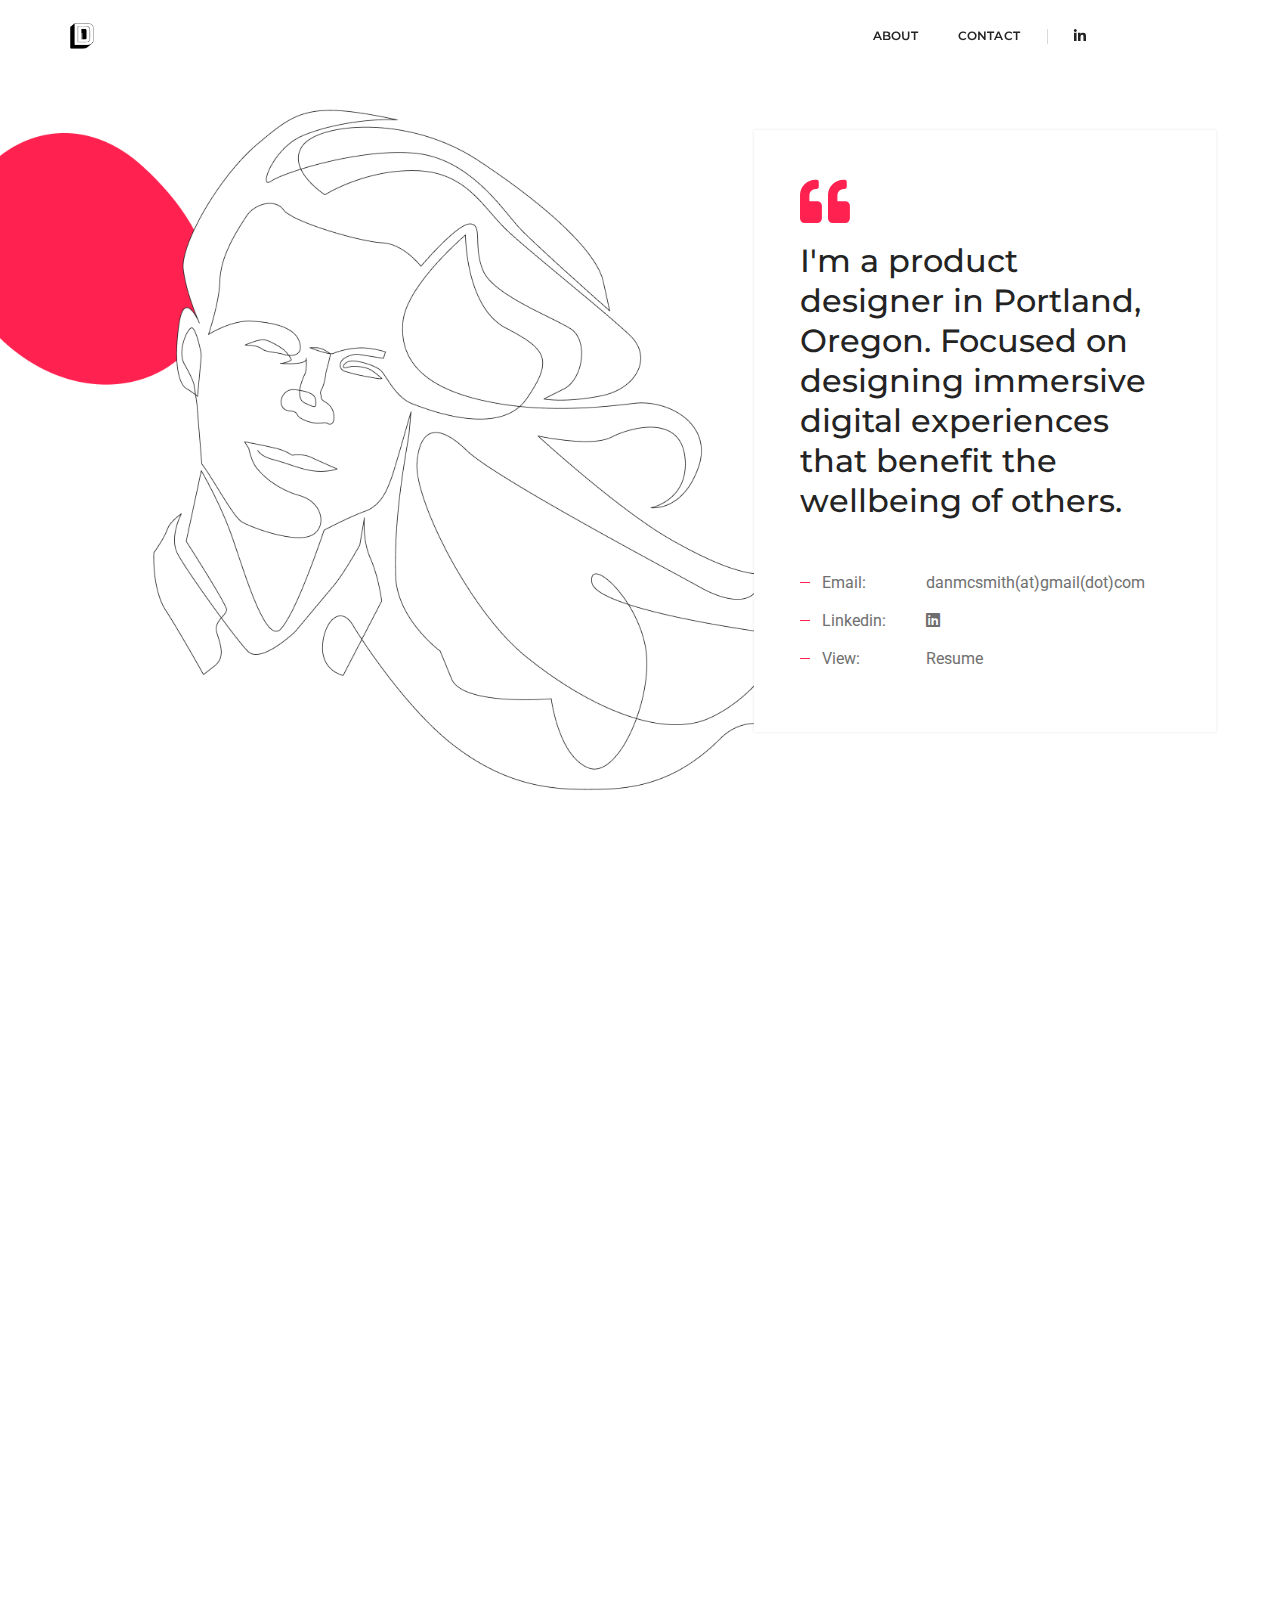
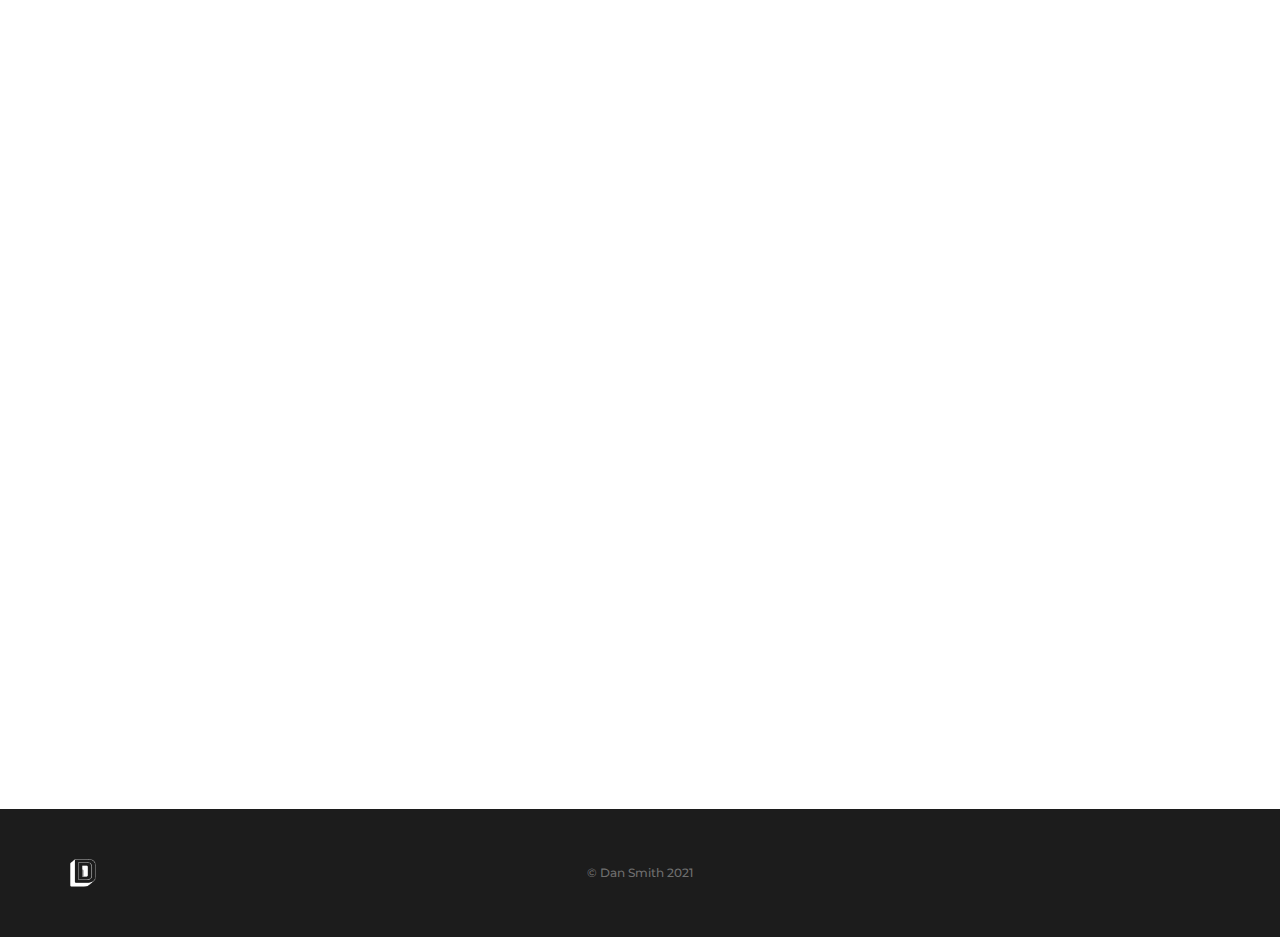
==== commit 9ad2fc60: "finished update" ====
--- a/about.html
+++ b/about.html
@@ -49,62 +49,52 @@
     <body>   
         <!-- start header -->
         <header>
-            <!-- start navigation -->
-            <nav class="navbar navbar-default bootsnav navbar-top header-light background-transparent nav-box-width white-link navbar-expand-lg">
-                <div class="container-fluid nav-header-container">
+        <!-- start navigation -->
+        <header>
+            <nav class="navbar navbar-default bootsnav navbar-fixed-top header-light background-transparent nav-box-width black-link navbar-expand-lg">
+                <div class="container nav-header-container">
+                    <div class="col-auto pl-lg-0">
                     <!-- start logo -->
                     <div class="col-auto pl-0">
-                        <a href="index.html" title="Pofo" class="logo"><img src="images/logo-white.png" data-rjs="images/logo-white@2x.png" class="logo-dark" alt="logo"><img src="images/logo-white.png" data-rjs="images/logo-white@2x.png" alt="logo" class="logo-light default"></a>
+                        <a href="index.html" title="Pofo" class="logo"><img src="images/logo-dark.png" data-rjs="images/logo-dark@2x.png" class="logo-dark" alt="logo"><img src="images/logo-dark.png" data-rjs="images/logo-dark@2x.png" alt="logo" class="logo-light default"></a>
                     </div>
                     <!-- end logo -->
-                    <div class="col accordion-menu pr-0 pr-md-3">
-                        <button type="button" class="navbar-toggler collapsed" data-toggle="collapse" data-target="#navbar-collapse-toggle-1">
-                            <span class="sr-only">toggle navigation</span>
-                            <span class="icon-bar"></span>
-                            <span class="icon-bar"></span>
-                            <span class="icon-bar"></span>
-                        </button>
-                        <div class="navbar-collapse collapse justify-content-end" id="navbar-collapse-toggle-1">
-                            <ul id="accordion" class="nav navbar-nav no-margin alt-font text-normal" data-in="fadeIn" data-out="fadeOut">
-                                <!-- start menu item -->
-                                <li class="dropdown megamenu-fw">
-                                    <a href="index.html">Home</a><i class="fas fa-angle-down dropdown-toggle" data-toggle="dropdown" aria-hidden="true"></i>
+                    </div>
+                    <div class="col-auto col-lg accordion-menu pr-lg-0">
+                        <div class="navbar-collapse collapse justify-content-end">
+                            <ul class="nav navbar-nav alt-font font-weight-700">
+                                <li>
+                                    <a href="/about.html" class="inner-link">About</a>
                                 </li>
-                                <!-- end menu item -->
-                                <li class="dropdown simple-dropdown"><a href="about.html">About</a><i class="fas fa-angle-down dropdown-toggle" data-toggle="dropdown" aria-hidden="true"></i>
-                                </li>
-                                <li class="dropdown megamenu-fw">
-                                    <a href="portfolio.html">Portfolio</a><i class="fas fa-angle-down dropdown-toggle" data-toggle="dropdown" aria-hidden="true"></i>
-                                </li>
-                                <li class="dropdown simple-dropdown"><a href="contact.html" title="Blog">Contact</a><i class="fas fa-angle-down dropdown-toggle" data-toggle="dropdown" aria-hidden="true"></i>
+                                <li>
+                                    <a href="/contact.html" class="inner-link">Contact</a>
                                 </li>
                             </ul>
                         </div>
                     </div>
+                    <div class="col-md-2">
                         <div class="header-social-icon d-none d-md-inline-block">
                             <a href="https://www.linkedin.com/in/dansmithdesigns/" title="LinkedIn" target="_blank"><i class="fab fa-linkedin-in"></i></a>
-                            <a href="https://www.behance.net/danmcsmith" title="Behance" target="_blank"><i class="fab fa-behance"></i></a>
-                            <a href="https://dribbble.com/danmcsmith" title="Dribbble" target="_blank"><i class="fab fa-dribbble"></i></a>                          
                         </div>
                     </div>
                 </div>
             </nav>
-            <!-- end navigation --> 
+        </header>
+        <!-- end navigation -->         
         </header>
         <!-- end header -->
         <!-- start about section -->
-        <section class="wow fadeIn parallax" data-stellar-background-ratio="0.5" style="background-image:url('images/profile.png');">
+        <section class="wow fadeIn parallax cover-background" data-stellar-background-ratio="0.5" style="background-image:url('images/lineprofileabout.png');">
             <div class="container-fluid padding-five-lr">
                 <div class="row justify-content-end">                  
                     <div class="col-12 col-lg-5">
                         <div class="padding-ten-all md-padding-70px-all sm-padding-25px-all bg-white box-shadow-light">
                             <i class="fas fa-quote-left text-deep-pink icon-large margin-15px-bottom"></i>
-                            <h5 class="text-extra-dark-gray margin-50px-bottom md-margin-20px-bottom alt-font">Hello, I'm a product designer in Portland, Oregon. Specialized in mental health tech, building responsive products to improve wellbeing.</h5>
+                            <h5 class="text-extra-dark-gray margin-50px-bottom md-margin-20px-bottom alt-font">I'm a product designer in Portland, Oregon. Focused on designing immersive digital experiences that benefit the wellbeing of others.</h5>
                             <ul class="text-medium list-style-3">
-                                <li><span class="width-30 d-inline-block">Name:</span>Dan Smith</li>
                                 <li><span class="width-30 d-inline-block">Email:</span><a href="mailto:danmcsmith@gmail.com">danmcsmith(at)gmail(dot)com</a></li>
                                 <li><span class="width-30 d-inline-block">Linkedin:</span><a href="https://www.linkedin.com/in/dansmithdesigns/" title="Linkedin" target="_blank"><i class="fab fa-linkedin"></i></a></li>
-                                <li><span class="width-30 d-inline-block">View:</span><a href="https://drive.google.com/file/d/1NFI7MlmldEBTRUoLb9FOwMV-rMU-1-UJ/view?usp=sharing" target="_blank">Resume</a> &amp; <a href="https://drive.google.com/file/d/1TjR60Gojg9sk5_q20xFO5N1yNVhpb09H/view?usp=sharing" target="_blank">CV</a></li>           
+                                <li><span class="width-30 d-inline-block">View:</span><a href="https://drive.google.com/file/d/1NFI7MlmldEBTRUoLb9FOwMV-rMU-1-UJ/view?usp=sharing" target="_blank">Resume</a> </li>           
                             </ul>
                         </div>
                     </div>
@@ -119,12 +109,12 @@
                     <div class="col-12 col-md-6 wow fadeIn">
                         <div class="position-relative icon-with-paragraph">
                             <span class="text-deep-pink position-absolute left-0 top-0 alt-font special-char-extra-large d-none d-lg-block">*</span> 
-                            <h5 class="font-weight-300 text-extra-dark-gray width-90 padding-nineteen-left lg-padding-twenty-left lg-width-100 md-no-padding-left sm-margin-five-bottom">Human centered design for digital mental health.</h5>
+                            <h5 class="font-weight-300 text-extra-dark-gray width-90 padding-nineteen-left lg-padding-twenty-left lg-width-100 md-no-padding-left sm-margin-five-bottom">Human centered design for digital wellbeing.</h5>
                         </div>
                     </div>
                     <div class="col-12 col-xl-6 col-lg-5 offset-lg-1 offset-xl-0 col-md-6 wow fadeIn last-paragraph-no-margin" data-wow-delay="0.2s">
-                        <p class="text-medium font-weight-300 width-70 line-height-26 lg-width-100">Idea driven, pixel perfect, team player. Looking to help build the next disruption in mental health tech.</p>
-                        <a href="https://drive.google.com/file/d/17mQtF8cG5t_kGBDaXmaBccY6w6IzCsB2/view?usp=sharing" target="_blank" class="inner-link text-uppercase alt-font margin-15px-top d-inline-block font-weight-600 text-deep-pink text-extra-small">Check My Expertise <i class="fas fa-long-arrow-alt-right margin-5px-left text-medium position-relative top-2" aria-hidden="true"></i></a>
+                        <p class="text-medium font-weight-300 width-70 line-height-26 lg-width-100">Idea driven, pixel perfect, team player. Looking to help build the next disruption tech.</p>
+                        <a href="https://drive.google.com/file/d/1NFI7MlmldEBTRUoLb9FOwMV-rMU-1-UJ/view?usp=sharing" target="_blank" class="inner-link text-uppercase alt-font margin-15px-top d-inline-block font-weight-600 text-deep-pink text-extra-small">Check My Expertise <i class="fas fa-long-arrow-alt-right margin-5px-left text-medium position-relative top-2" aria-hidden="true"></i></a>
                     </div>
                 </div>
             </div>
@@ -138,11 +128,10 @@
                     <div class="col-12 col-lg-4 banner-style2 md-margin-30px-bottom wow fadeInUp">
                         <figure> 
                             <div class="banner-image bg-black height-400px cover-background" style="background-image:url('images/exp1.png');"></div>
-                            <figcaption class="padding-seven-all bg-white d-flex align-items-center last-paragraph-no-margin">
+                            <figcaption class="padding-seven-all bg-black2 d-flex align-items-center last-paragraph-no-margin">
                                 <div class="text-center text-md-left">
-                                    <span class="text-medium-gray alt-font text-uppercase">2019-Present</span>
-                                    <span class="text-large font-weight-600 text-extra-dark-gray alt-font text-uppercase padding-15px-bottom d-block">Product Design</span>
-                                    <p>Freelancing, volunteering, mentoring in Product Design</p>
+                                    <span class="text-large font-weight-600 text-white-2 alt-font text-uppercase padding-15px-bottom d-block">Product Design</span>
+                                    <p class="text-white-3">Designing simple, elegant, and intuitive digital products edging the boundaries of innovation.</p>
                                 </div>
                             </figcaption>
                         </figure>
@@ -152,12 +141,10 @@
                     <div class="col-12 col-lg-4 banner-style2 md-margin-30px-bottom wow fadeInUp" data-wow-delay="0.2s">
                         <figure> 
                             <div class="banner-image bg-black height-400px cover-background" style="background-image:url('images/exp2.png');"></div>
-                            <figcaption class="padding-seven-all bg-white d-flex align-items-center last-paragraph-no-margin">
+                            <figcaption class="padding-seven-all bg-black2 d-flex align-items-center last-paragraph-no-margin">
                                 <div class="text-center text-md-left">
-                                    <span class="text-medium-gray alt-font text-uppercase">2019-Present</span>
-                                    <span class="text-large font-weight-600 text-extra-dark-gray alt-font text-uppercase padding-15px-bottom d-block">Marketing and Web Management</span>
-                                    <p>Managing local clinic's website and developing digital marketing campaigns.</p>
-                                    <a href="www.progrehab.com" target="_blank" class="btn btn-dark-gray btn-small margin-30px-top sm-margin-15px-top">Visit Website</a>
+                                    <span class="text-large font-weight-600 text-white-2 alt-font text-uppercase padding-15px-bottom d-block">Leadership Consulting</span>
+                                    <p class="text-white-3">Offering local clinics innovative solutions implementing digital concepts for management, clinical services, and education.</p>
                                 </div>
                             </figcaption>
                         </figure>
@@ -167,12 +154,10 @@
                     <div class="col-12 col-lg-4 banner-style2 wow fadeInUp" data-wow-delay="0.4s">
                         <figure>
                             <div class="banner-image bg-black height-400px cover-background" style="background-image:url('images/exp3.png');"></div>
-                            <figcaption class="padding-seven-all bg-white d-flex align-items-center last-paragraph-no-margin">
+                            <figcaption class="padding-seven-all bg-black2 d-flex align-items-center last-paragraph-no-margin">
                                 <div class="text-center text-md-left">
-                                    <span class="text-medium-gray alt-font text-uppercase">2010-Present</span>
-                                    <span class="text-large font-weight-600 text-extra-dark-gray alt-font text-uppercase padding-15px-bottom d-block">Clinical Therapist</span>
-                                    <p>Over 10+ years experience as a mental health therapist. Currently providing therapy for Lyra Health part time</p>
-                                    <a href="lyrahealth.com" target="_blank" class="btn btn-dark-gray btn-small margin-30px-top sm-margin-15px-top">Visit Website</a>
+                                    <span class="text-large font-weight-600 text-white-2 alt-font text-uppercase padding-15px-bottom d-block">Applied Psychology</span>
+                                    <p class="text-white-3">Over 13 years experience in applied psychology focusing on healthy behavior change, understanding human needs, and introducing concepts for growth.</p>
                                 </div>
                             </figcaption>
                         </figure>
@@ -197,7 +182,7 @@
         </section>
         <!-- end features box section -->
         <!-- start information section -->
-        <section class="p-0 wow fadeIn bg-light-gray">
+        <section class="p-0 wow fadeIn bg-black2">
             <div class="container-fluid">
                 <div class="row">
                     <div class="col-12 col-lg-6 cover-background md-height-450px wow fadeInLeft"  style="background-image:url('images/aboutpic.png');"></div>
@@ -210,9 +195,9 @@
                                         <h3 class="text-light-gray font-weight-300 mb-0 letter-spacing-minus-2">01</h3>
                                     </div>
                                     <div class="col-12 col-lg-9 margin-5px-top text-center text-lg-left sm-no-padding-lr">
-                                        <span class="alt-font text-extra-dark-gray font-weight-600 margin-one-bottom d-block">Product Design</span>
-                                        <span class="alt-font text-extra-small text-uppercase margin-10px-bottom d-block">Cal Arts UX/UI Design Specialization 2020</span>
-                                        <p class="width-90 lg-width-100">Completed CalArts UX/UI Design Specialization certificate course June 2020 </p>
+                                        <span class="alt-font text-white-2 font-weight-600 margin-one-bottom d-block">Product Design</span>
+                                        <span class="alt-font text-extra-small text-uppercase margin-10px-bottom d-block text-white-3">Cal Arts UX/UI Design Specialization 2020</span>
+                                        <p class="width-90 lg-width-100 text-white-3">Completed CalArts UX/UI Design Specialization certificate course June 2020 </p>
                                     </div>
                                 </div>
                             </div>
@@ -224,9 +209,9 @@
                                         <h3 class="text-light-gray font-weight-300 mb-0 letter-spacing-minus-2">02</h3>
                                     </div>
                                     <div class="col-12 col-lg-9 margin-5px-top text-center text-lg-left sm-no-padding-lr">
-                                        <span class="alt-font text-extra-dark-gray font-weight-600 margin-one-bottom d-block">Clinical Education</span>
-                                        <span class="alt-font text-extra-small text-uppercase margin-10px-bottom d-block">Masters in Clinical Mental Health Counseling 2012</span>
-                                        <p class="width-90 lg-width-100">M.S. from University of Wyoming 2012, B.S. in Psychology from Northern Arizona University 2009</p>
+                                        <span class="alt-font text-white-2 font-weight-600 margin-one-bottom d-block">Clinical Education</span>
+                                        <span class="alt-font text-extra-small text-uppercase margin-10px-bottom d-block text-white-3">Masters in Clinical Mental Health Counseling 2012</span>
+                                        <p class="width-90 lg-width-100 text-white-3">M.S. from University of Wyoming 2012, B.S. in Psychology from Northern Arizona University 2009</p>
                                     </div>
                                 </div>
                             </div>
@@ -238,9 +223,9 @@
                                         <h3 class="text-light-gray font-weight-300 mb-0 letter-spacing-minus-2">03</h3>
                                     </div>
                                     <div class="col-12 col-lg-9 margin-5px-top text-center text-lg-left sm-no-padding-lr">
-                                        <span class="alt-font text-extra-dark-gray font-weight-600 margin-one-bottom d-block">Business Education</span>
-                                        <span class="alt-font text-extra-small text-uppercase margin-10px-bottom d-block">Bachelors in Business Management 2009</span>
-                                        <p class="width-90 lg-width-100">B.S. in Business Administration Management from Northern Arizona University 2009</p>
+                                        <span class="alt-font text-white-2 font-weight-600 margin-one-bottom d-block">Business Education</span>
+                                        <span class="alt-font text-extra-small text-uppercase margin-10px-bottom d-block text-white-3">Bachelors in Business Management 2009</span>
+                                        <p class="width-90 lg-width-100 text-white-3">B.S. in Business Administration Management from Northern Arizona University 2009</p>
                                     </div>
                                 </div>
                             </div>
@@ -252,9 +237,9 @@
                                         <h3 class="text-light-gray font-weight-300 mb-0 letter-spacing-minus-2">04</h3>
                                     </div>
                                     <div class="col-12 col-lg-9 margin-5px-top text-center text-lg-left sm-no-padding-lr">
-                                        <span class="alt-font text-extra-dark-gray font-weight-600 margin-one-bottom d-block">Experience</span>
-                                        <span class="alt-font text-extra-small text-uppercase margin-10px-bottom d-block">Internships, Careers, & Freelance</span>
-                                        <p class="width-90 lg-width-100">Clinically diverse population, Evidence-Based Therapies, and Freelance Product Design and Web Management</p>
+                                        <span class="alt-font text-white-2 font-weight-600 margin-one-bottom d-block">Experience</span>
+                                        <span class="alt-font text-extra-small text-uppercase margin-10px-bottom d-block text-white-3">Internships, Careers, & Freelance</span>
+                                        <p class="width-90 lg-width-100 text-white-3">Clinically diverse population, Evidence-Based Therapies, and Freelance Product Design and Web Management</p>
                                     </div>
                                 </div>
                             </div>
@@ -317,18 +302,15 @@
         <!-- end feature box section -->
         <!-- start social section -->
         <section class="big-section wow fadeIn parallax" data-stellar-background-ratio="0.4" style="background-image:url('images/socialbkg.png');">
-            <div class="opacity-full bg-medium-gray"></div>
+            <div class="opacity-full bg-black"></div>
             <div class="container">
                 <div class="row">
                     <div class="col-12 text-center">
-                        <span class="text-medium font-weight-600 text-uppercase d-block alt-font text-extra-dark-gray margin-30px-bottom">On social networks</span>
+                        <span class="text-medium font-weight-600 text-uppercase d-block alt-font text-white-2 margin-30px-bottom">On social networks</span>
                         <div class="social-icon-style-7">
                             <ul class="margin-30px-top large-icon">
-                                <li><a class="behance" href="http://behance.net/danmcsmith" target="_blank"><i class="fab fa-behance"></i><span></span></a></li>
-                                <li><a class="dribbble" href="http://dribbble.com/danmcsmith" target="_blank"><i class="fab fa-dribbble"></i><span></span></a></li>
                                 <li><a class="linkedin" href="https://www.linkedin.com/in/dansmithdesigns/" target="_blank"><i class="fab fa-linkedin-in"></i><span></span></a></li>
                                 <li><a class="linkedin" href="https://nomadicmethods.medium.com/" target="_blank"><i class="fab fa-medium-m"></i><span></span></a></li>
-
                             </ul>
                         </div>
                     </div>
@@ -345,19 +327,15 @@
                         <a href="index.html"><img class="footer-logo" src="images/logo-white.png" data-rjs="images/logo-white@2x.png" alt="Pofo"></a>
                     </div> 
                     <!-- end logo -->
-                    <!-- start copyright 
+                    <!-- start copyright -->
                     <div class="col-md-6 text-center text-small alt-font sm-margin-10px-bottom">
-                        &copy; 2019 POFO is Proudly Powered by <a href="http://www.themezaa.com" target="_blank" title="ThemeZaa">ThemeZaa</a>.
-                    </div>
-                    end copyright -->
+                        &copy; Dan Smith 2021
+                    </div>
+                    <!-- end copyright -->
                     <!-- start social media -->
                     <div class="col-md-3 text-center text-md-right">
                         <div class="social-icon-style-8 d-inline-block vertical-align-middle">
                             <ul class="small-icon mb-0">
-                                <li><a class="linkedin text-white" href="https://www.linkedin.com/in/dansmithdesigns/" target="_blank"><i class="fab fa-linkedin-in"></i></a></li>
-                                <li><a class="behance text-white" href="https://www.behance.net/danmcsmith" target="_blank"><i class="fab fa-behance"></i></a></li>
-                                <li><a class="dribbble text-white" href="https://dribbble.com/danmcsmith" target="_blank"><i class="fab fa-dribbble" aria-hidden="true"></i></a></li>
-                                <li><a class="linkedin text-white" href="https://nomadicmethods.medium.com/" target="_blank"><i class="fab fa-medium-m"></i><span></span></a></li>
                             </ul>
                         </div>
                     </div>
--- a/css/style.css
+++ b/css/style.css
@@ -100,6 +100,7 @@
 
 /* text color */
 .text-white-2, .btn.text-white-2 {color:#FFF}
+.text-white-3 {color:rgba(238, 238, 238, 0.8)}
 .text-black, .btn.text-black {color:#000}
 .text-extra-dark-gray, .btn.text-extra-dark-gray {color:#232323}
 .text-dark-gray, .btn.text-dark-gray {color:#626262}
@@ -248,7 +249,10 @@
 .bg-transparent, .background-transparent {background-color: transparent;}
 .bg-white, .background-white {background-color:#fff;}
 .bg-black, .background-black {background-color:#000;}
+.bg-black2, .background-black {background-color:#232323;}
 .bg-extra-dark-gray {background-color:#1c1c1c;}
+.bg-extra-dark-gray2 {background-color:#232323;}
+.bg-image {background-image: url("/images/404image.jpg");background-color: #cccccc;}
 .bg-dark-gray {background-color:#757575;}
 .bg-extra-medium-gray {background-color:#939393;}
 .bg-very-dark-gray {background-color:#121212;}
@@ -258,6 +262,7 @@
 .bg-light-gray {background-color:#f7f7f7}
 .bg-very-light-gray {background-color:#fafafa}
 .bg-deep-pink {background-color:#ff214f;}
+.bg-light-yellow {background-color:rgba(242, 255, 59, 0.685);}
 .bg-transparent-white { background-color: rgba(255,255,255,0.3); background: -moz-linear-gradient(left, rgba(255,255,255,0) 0%, rgba(255,255,255,0) 37%, rgba(255,255,255,1) 96%, rgba(255,255,255,1) 100%); background: -webkit-gradient(left top, right top, color-stop(0%, rgba(255,255,255,0)), color-stop(37%, rgba(255,255,255,0)), color-stop(96%, rgba(255,255,255,1)), color-stop(100%, rgba(255,255,255,1))); background: -webkit-linear-gradient(left, rgba(255,255,255,0) 0%, rgba(255,255,255,0) 37%, rgba(255,255,255,1) 96%, rgba(255,255,255,1) 100%); background: -o-linear-gradient(left, rgba(255,255,255,0) 0%, rgba(255,255,255,0) 37%, rgba(255,255,255,1) 96%, rgba(255,255,255,1) 100%); background: -ms-linear-gradient(left, rgba(255,255,255,0) 0%, rgba(255,255,255,0) 37%, rgba(255,255,255,1) 96%, rgba(255,255,255,1) 100%); background: linear-gradient(to right, rgba(255,255,255,0) 0%, rgba(255,255,255,0) 37%, rgba(255,255,255,1) 96%, rgba(255,255,255,1) 100%); filter: progid:DXImageTransform.Microsoft.gradient( startColorstr='#ffffff', endColorstr='#ffffff', GradientType=1 ); }
 .bg-transparent-black { background-color: rgba(0,0,0,0); background: -moz-linear-gradient(left, rgba(0,0,0,0) 0%, rgba(0,0,0,0) 37%, rgba(0,0,0,1) 96%, rgba(0,0,0,1) 100%); background: -webkit-gradient(left top, right top, color-stop(0%, rgba(0,0,0,0)), color-stop(37%, rgba(0,0,0,0)), color-stop(96%, rgba(0,0,0,1)), color-stop(100%, rgba(0,0,0,1))); background: -webkit-linear-gradient(left, rgba(0,0,0,0) 0%, rgba(0,0,0,0) 37%, rgba(0,0,0,1) 96%, rgba(0,0,0,1) 100%); background: -o-linear-gradient(left, rgba(0,0,0,0) 0%, rgba(0,0,0,0) 37%, rgba(0,0,0,1) 96%, rgba(0,0,0,1) 100%); background: -ms-linear-gradient(left, rgba(0,0,0,0) 0%, rgba(0,0,0,0) 37%, rgba(0,0,0,1) 96%, rgba(0,0,0,1) 100%); background: linear-gradient(to right, rgba(0,0,0,0) 0%, rgba(0,0,0,0) 37%, rgba(0,0,0,1) 96%, rgba(0,0,0,1) 100%); filter: progid:DXImageTransform.Microsoft.gradient( startColorstr='#000000', endColorstr='#000000', GradientType=1 ); }
 .bg-gradient-light-red-light-orange { background-image: linear-gradient(to right top, #ff8e43, #ff7a41, #ff6343, #ff4848, #ff214f) }
@@ -3011,7 +3016,7 @@
 .hover-option5 .grid-item figcaption {height: 100%; padding: 20px}
 .hover-option5 .grid-item .portfolio-hover-main {transform: none; -webkit-transform: none; -moz-transform: none; -ms-transform: none; -o-transform: none; display: table; height: 100%; top: 0; width: 100%;}
 .hover-option5 .grid-item .portfolio-hover-box {padding: 20px;}
-.hover-option5 .grid-item:hover .portfolio-hover-box {background: rgba(0,0,0,.8)}
+.hover-option5 .grid-item:hover .portfolio-hover-box {background: rgba(35, 35, 35, 0.85)}
 .hover-option5 .grid-item .separator-line-horrizontal-medium-light2 {-webkit-transition: all 0.2s ease 0s; -moz-transition: all 0.2s ease 0s; -ms-transition: all 0.2s ease 0s; -o-transition: all 0.2s ease 0s; transition: all 0.2s ease 0s; top:5px; width:100px}
 .hover-option5 .grid-item:hover .separator-line-horrizontal-medium-light2 {transform: translateY(-30px); -webkit-transform: translateY(-30px); -moz-transform: translateY(-30px); -ms-transform: translateY(-30px); -o-transform: translateY(-30px);}
 .hover-option5 .grid-item figure:hover img {opacity: .8}
@@ -3853,6 +3858,7 @@
 
 /* home - portfolio metro */
 .text-bold-underline:before {background-color: #ff214f; height: 3px; width: 100%; position: absolute; right: 0; bottom:5px; content: "";}
+.text-bold-underline-2:before {background-color: #F0FFB3; height: 3px; width: 100%; position: absolute; right: 0; bottom:5px; content: "";}
 
 /* home - portfolio  parallax */
 .parallax-title {padding: 16px 35px; display: inline-block}
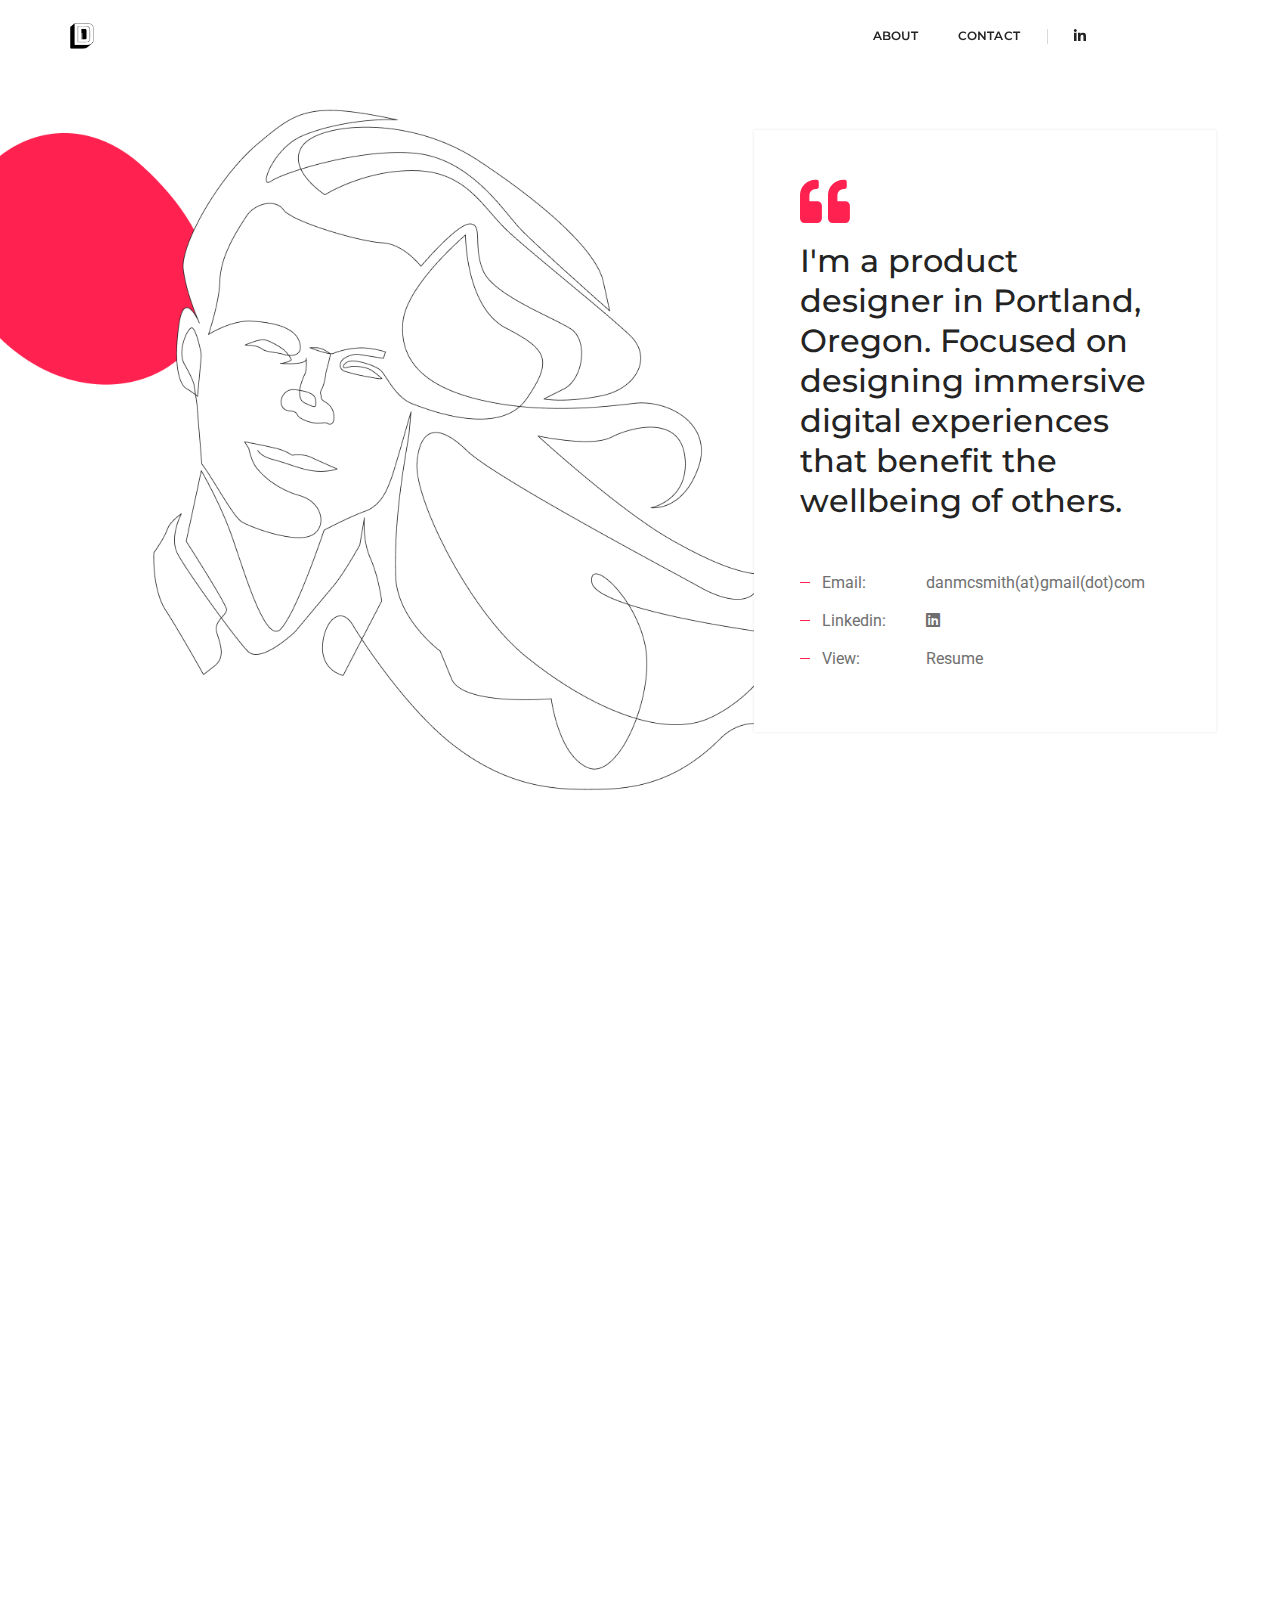
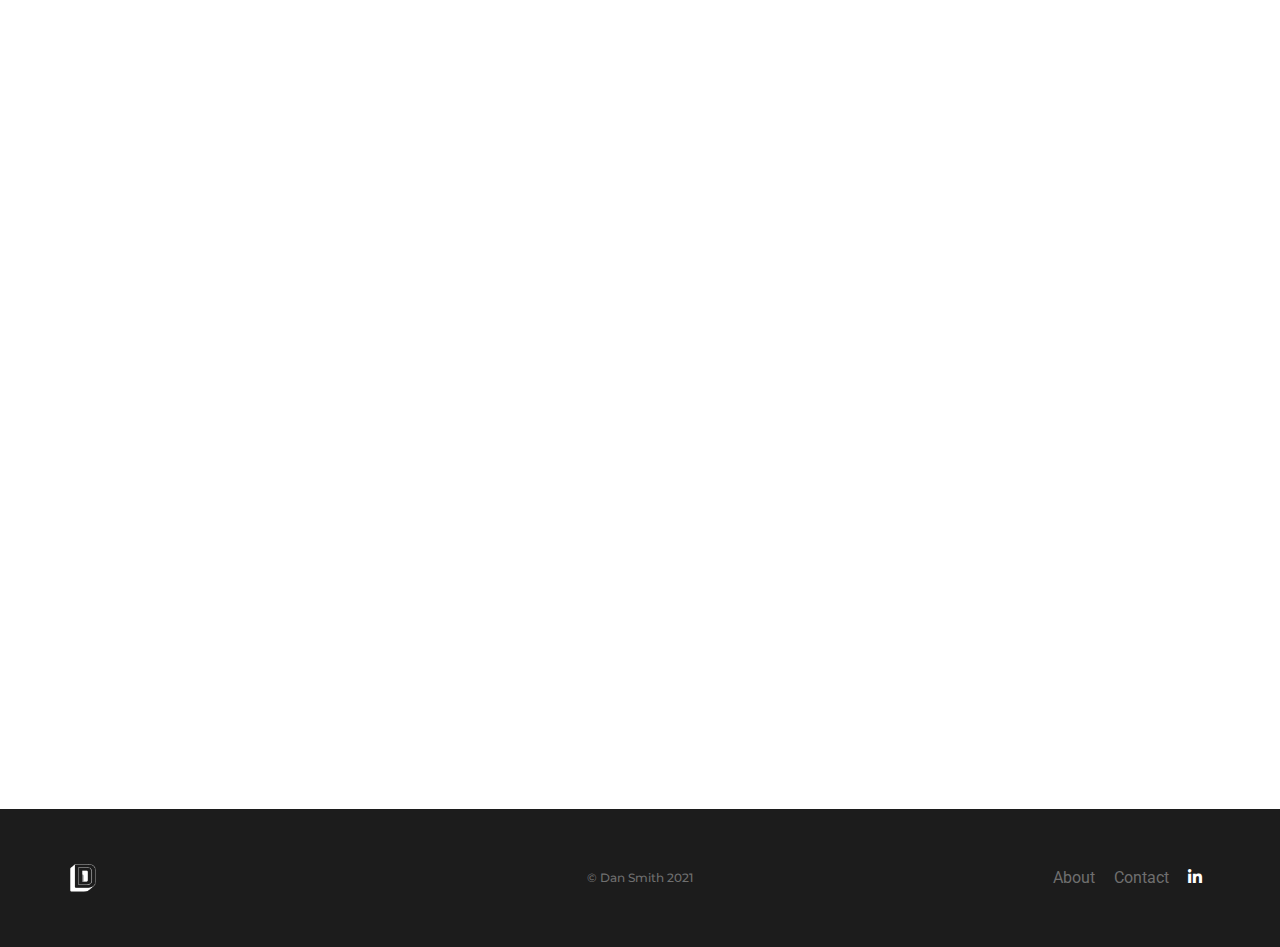
==== commit b71d6e6c: "menu temporary fix (footer)" ====
--- a/about.html
+++ b/about.html
@@ -2,7 +2,7 @@
 <html class="no-js" lang="en">
     <head>
         <!-- title -->
-        <title>Dan Smith - About Me</title>
+        <title>Dan Smith - Product Designer</title>
         <meta charset="utf-8">
         <meta http-equiv="X-UA-Compatible" content="IE=edge" />
         <meta name="viewport" content="width=device-width,initial-scale=1.0,maximum-scale=1" />
@@ -336,6 +336,15 @@
                     <div class="col-md-3 text-center text-md-right">
                         <div class="social-icon-style-8 d-inline-block vertical-align-middle">
                             <ul class="small-icon mb-0">
+                                <li>
+                                    <a href="about.html" class="inner-link">About</a>
+                                </li>
+                                <li>
+                                    <a href="contact.html" class="inner-link">Contact</a>
+                                </li>    
+                                <li><a class="linkedin text-white" href="https://www.linkedin.com/in/dansmithdesigns/" target="_blank"><i class="fab fa-linkedin-in"></i></a></li>
+
+                        <ul class="small-icon mb-0">
                             </ul>
                         </div>
                     </div>
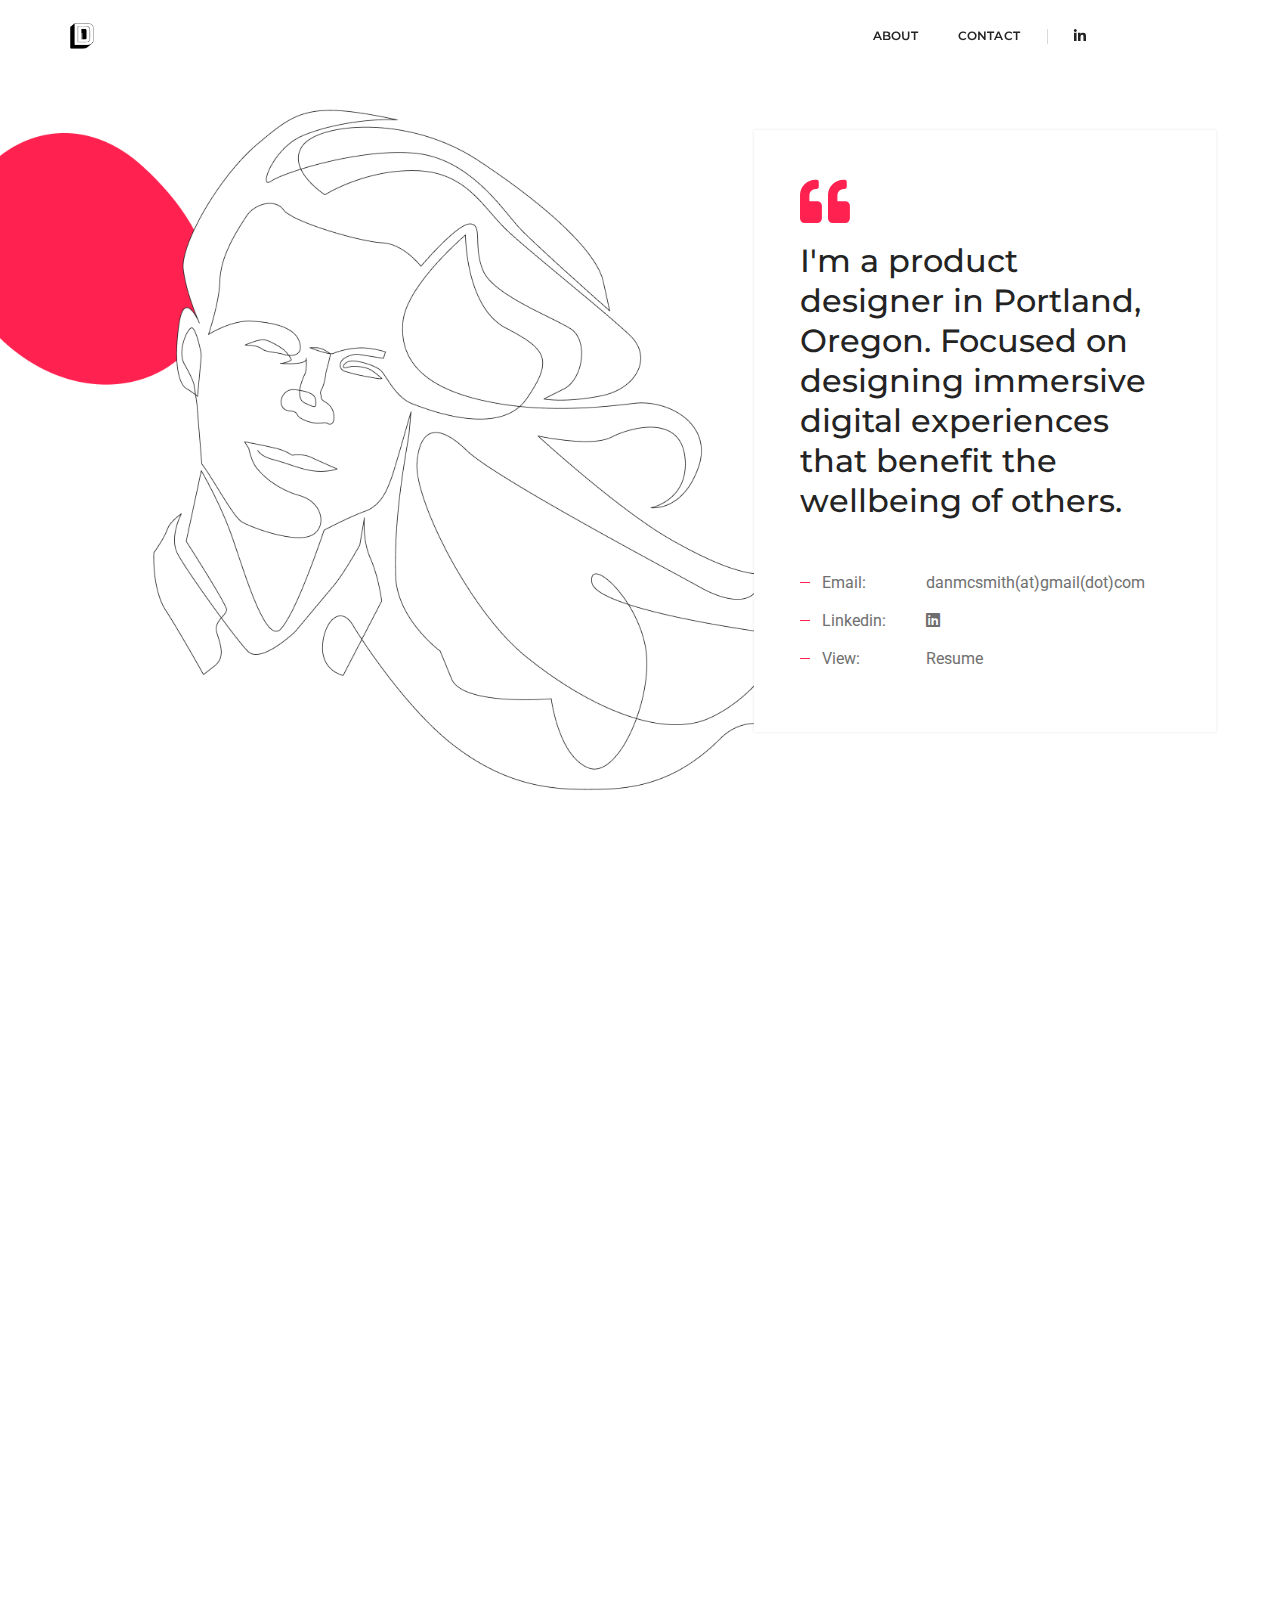
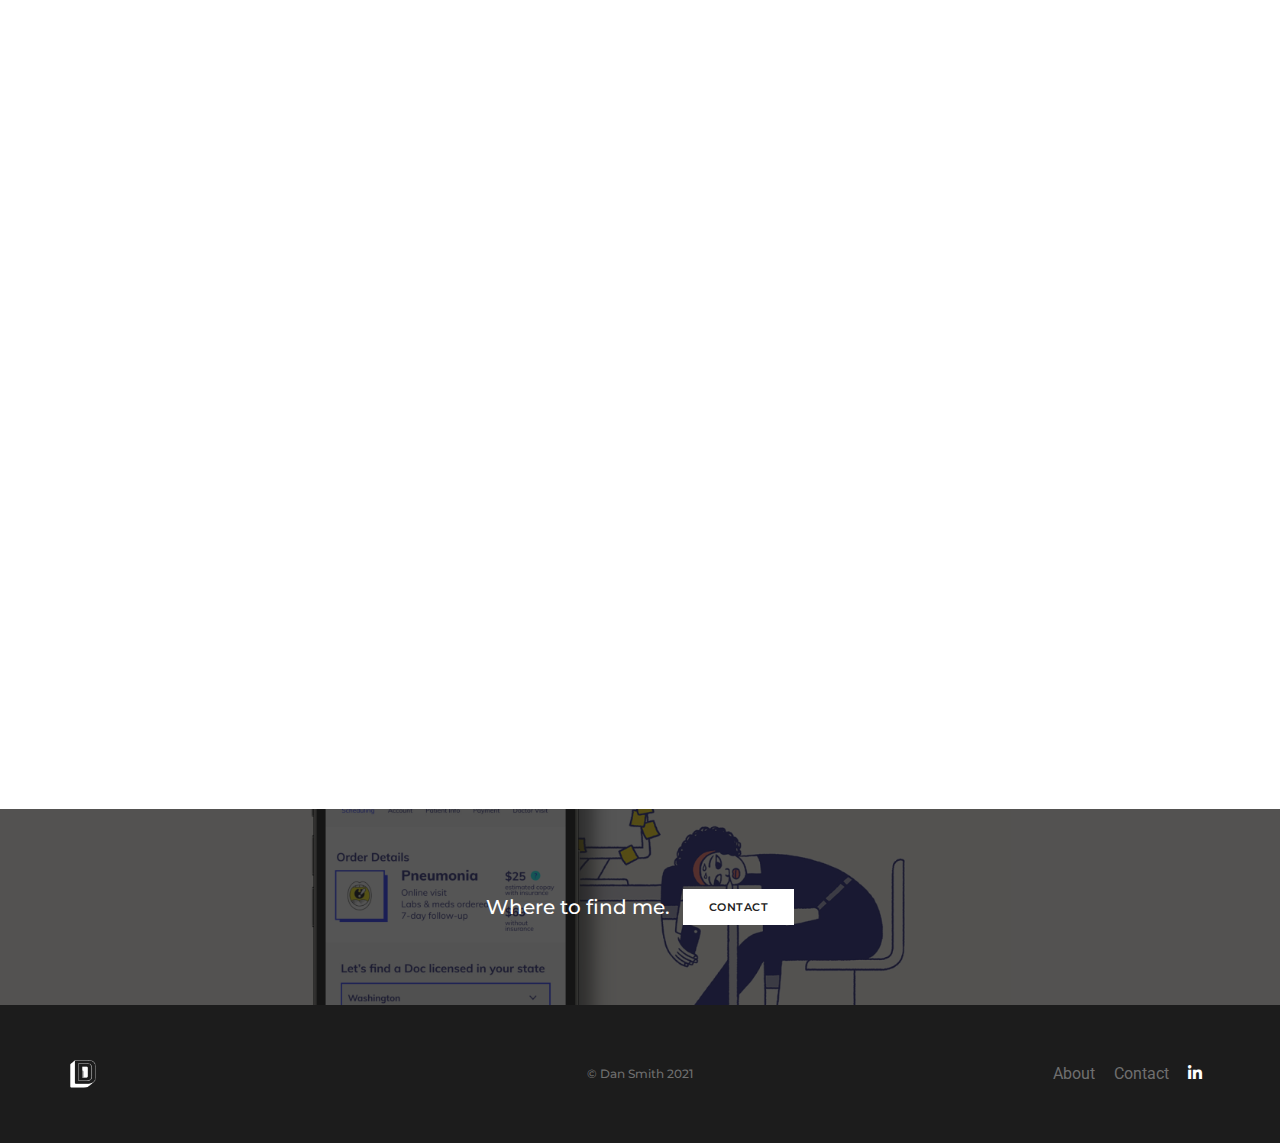
==== commit 99e4f00a: "CTA added" ====
--- a/about.html
+++ b/about.html
@@ -318,6 +318,20 @@
             </div>
         </section>         
         <!-- start social section -->
+        <!-- start call to action section -->   
+        <section class="cover-background half-section" style="background-image: url('images/itihschedulingcover.jpg');">
+            <div class="opacity-medium bg-extra-dark-gray"></div>
+            <div class="container">
+                <div class="row">
+                    <div class="col-12 text-center">
+                        <span class="text-extra-large text-white alt-font d-inline-block vertical-align-middle">Where to find me. &nbsp;</span>
+                        <a href="contact.html" class="btn btn-white btn-small">Contact</a>
+                    </div>                    
+                </div>
+            </div>
+        </section>
+        <!-- end call to action section -->
+
         <!-- start footer --> 
         <footer class="footer-strip-dark bg-extra-dark-gray padding-50px-tb sm-padding-30px-tb">
             <div class="container">
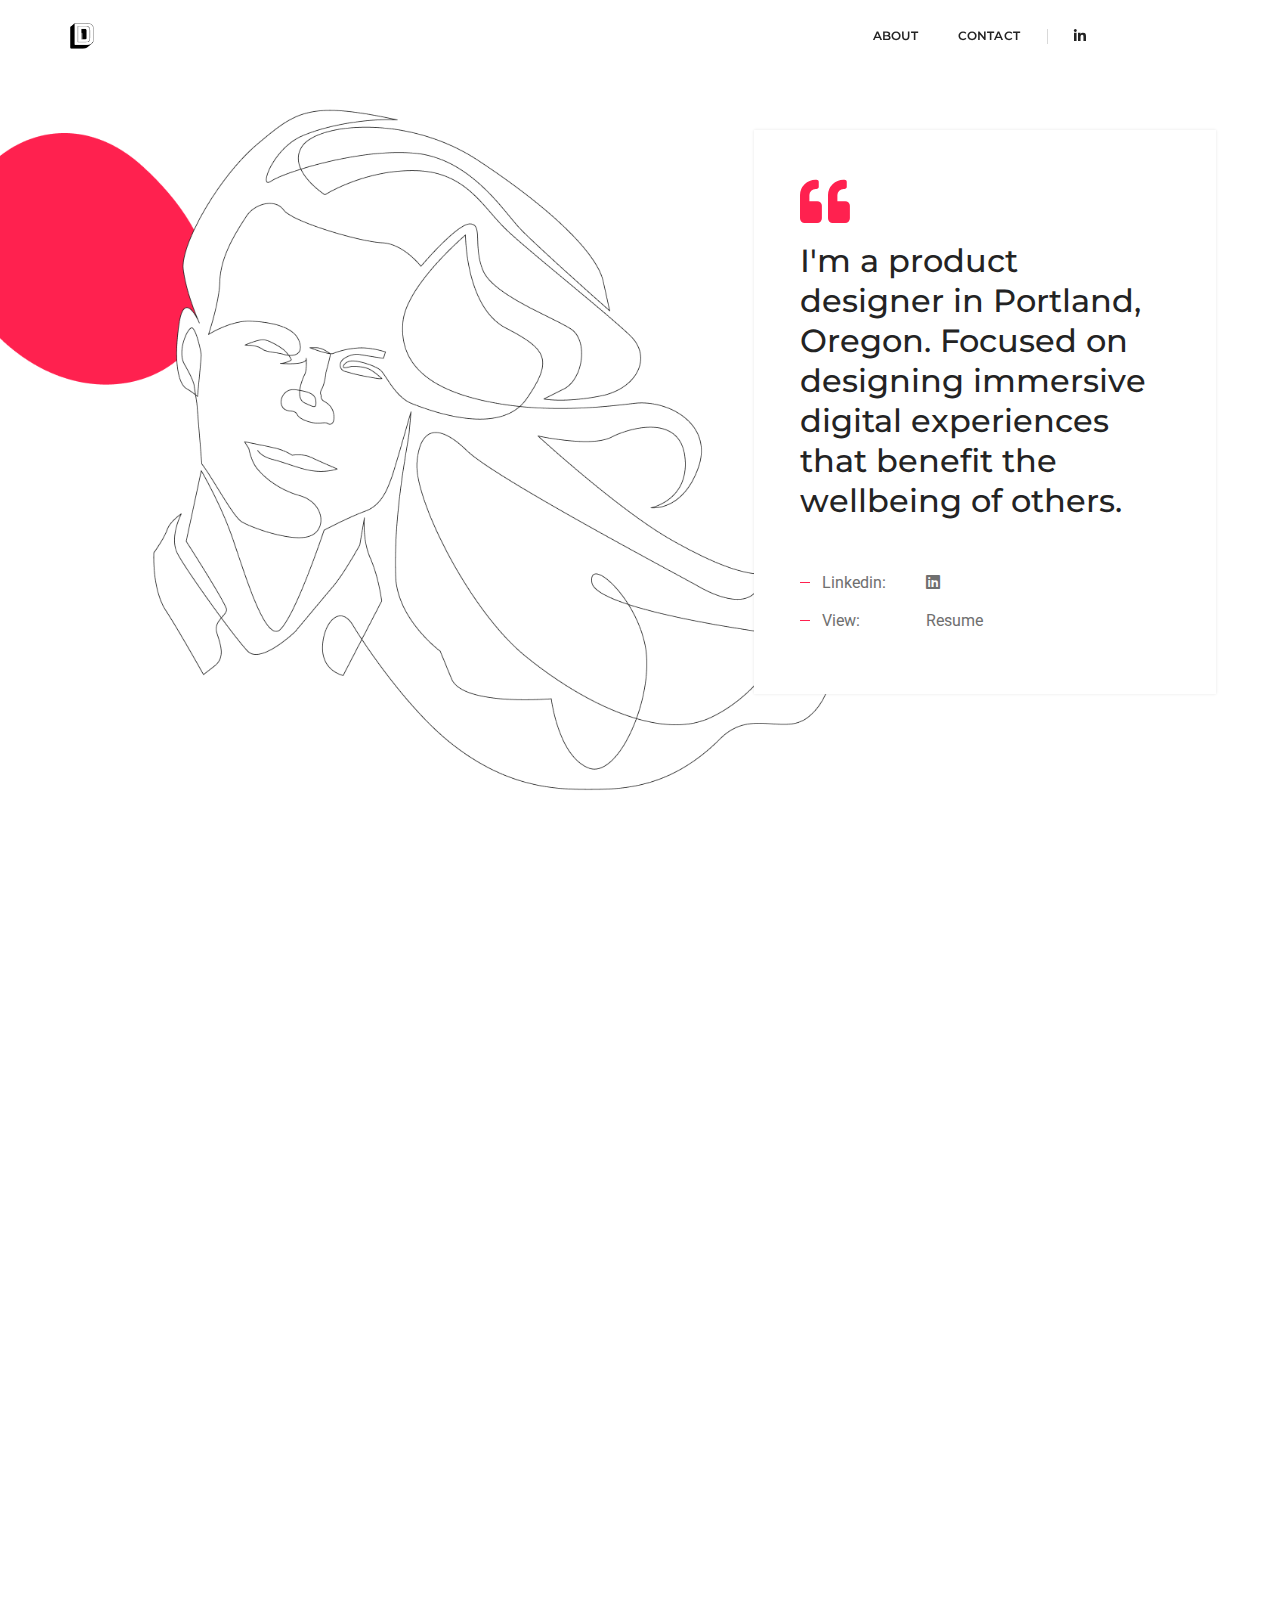
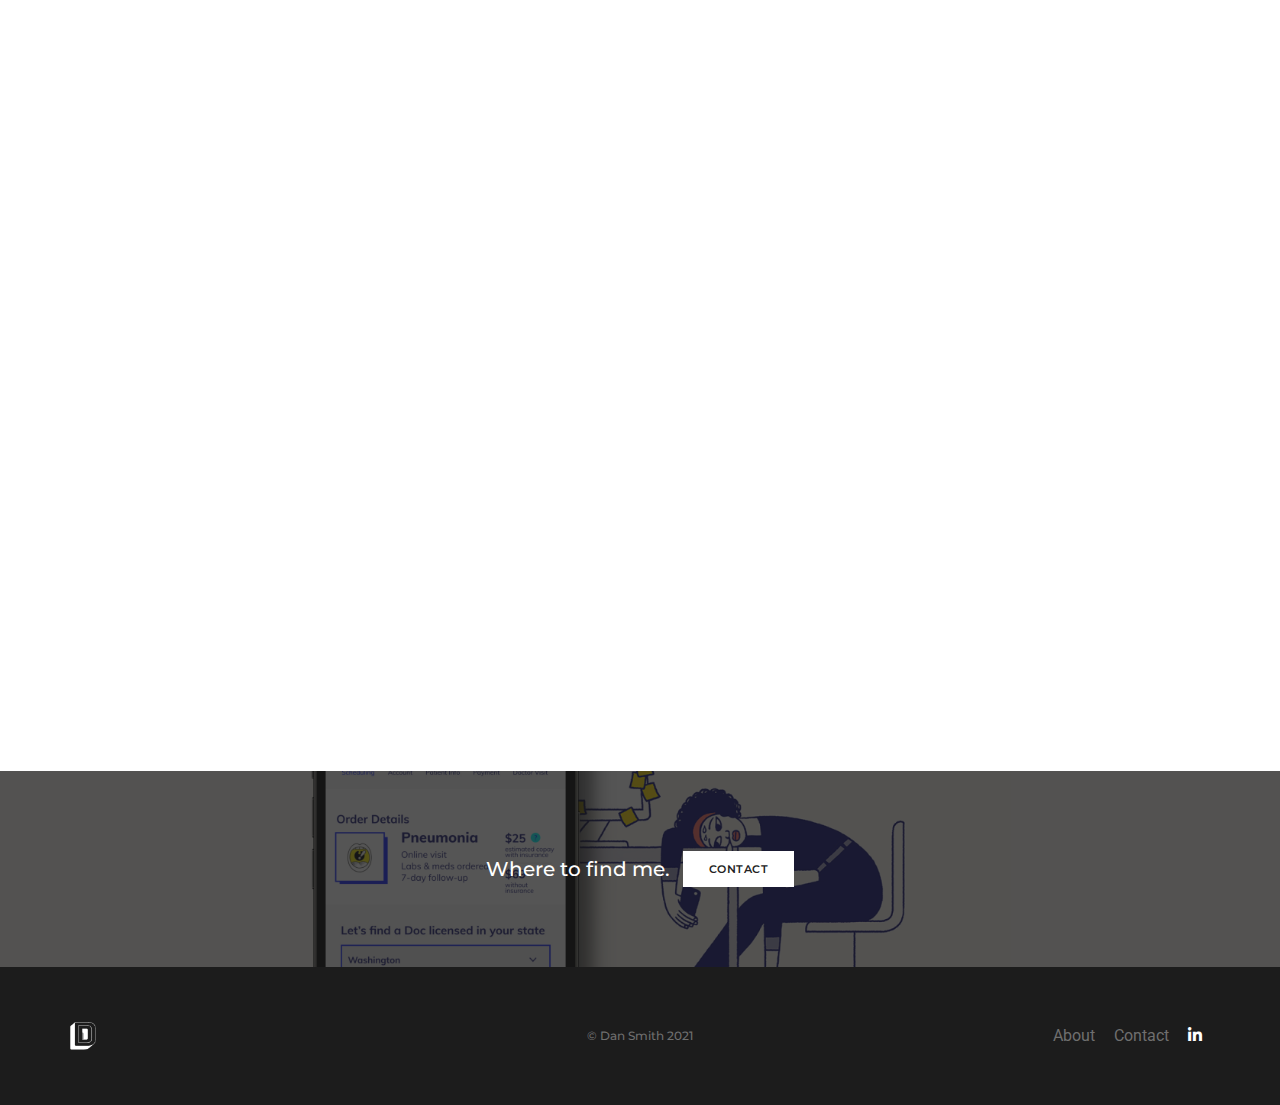
==== commit ba0c8011: "remove email and phone" ====
--- a/about.html
+++ b/about.html
@@ -92,7 +92,6 @@
                             <i class="fas fa-quote-left text-deep-pink icon-large margin-15px-bottom"></i>
                             <h5 class="text-extra-dark-gray margin-50px-bottom md-margin-20px-bottom alt-font">I'm a product designer in Portland, Oregon. Focused on designing immersive digital experiences that benefit the wellbeing of others.</h5>
                             <ul class="text-medium list-style-3">
-                                <li><span class="width-30 d-inline-block">Email:</span><a href="mailto:danmcsmith@gmail.com">danmcsmith(at)gmail(dot)com</a></li>
                                 <li><span class="width-30 d-inline-block">Linkedin:</span><a href="https://www.linkedin.com/in/dansmithdesigns/" title="Linkedin" target="_blank"><i class="fab fa-linkedin"></i></a></li>
                                 <li><span class="width-30 d-inline-block">View:</span><a href="https://drive.google.com/file/d/1NFI7MlmldEBTRUoLb9FOwMV-rMU-1-UJ/view?usp=sharing" target="_blank">Resume</a> </li>           
                             </ul>
